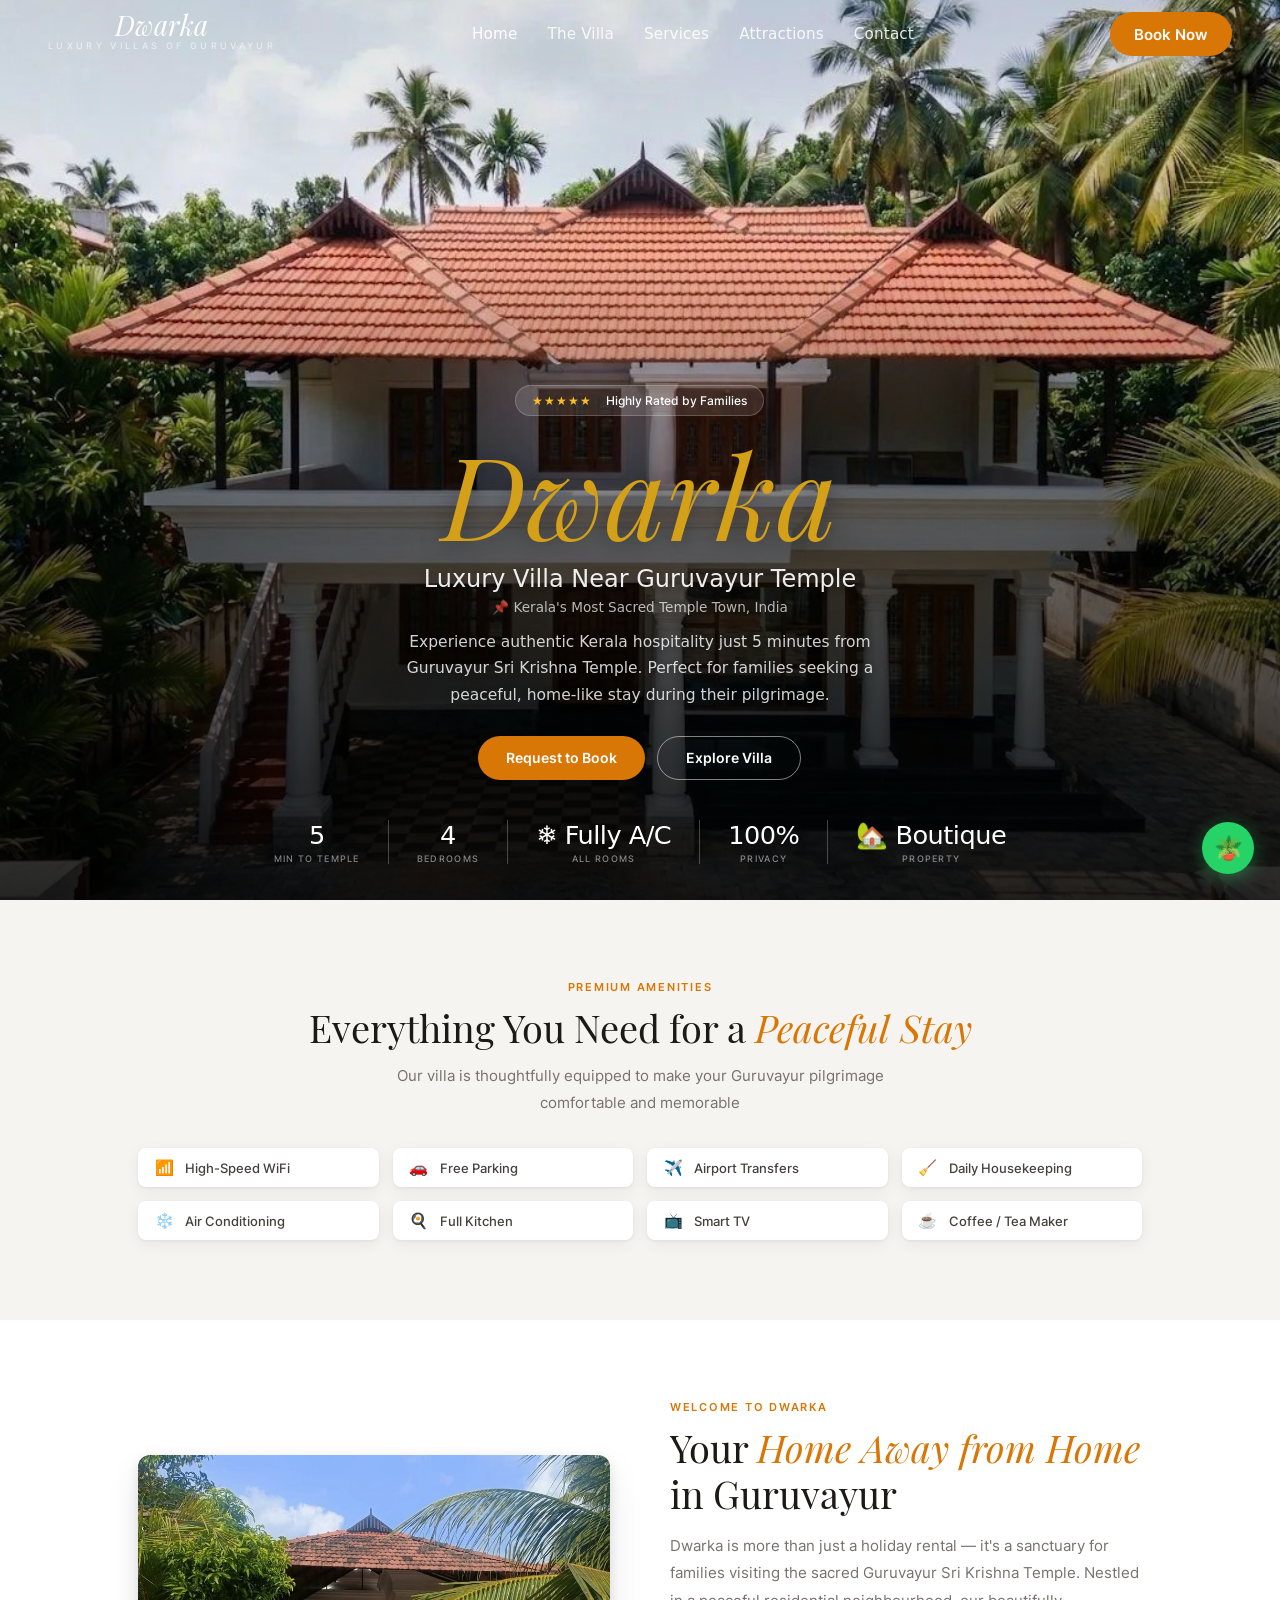
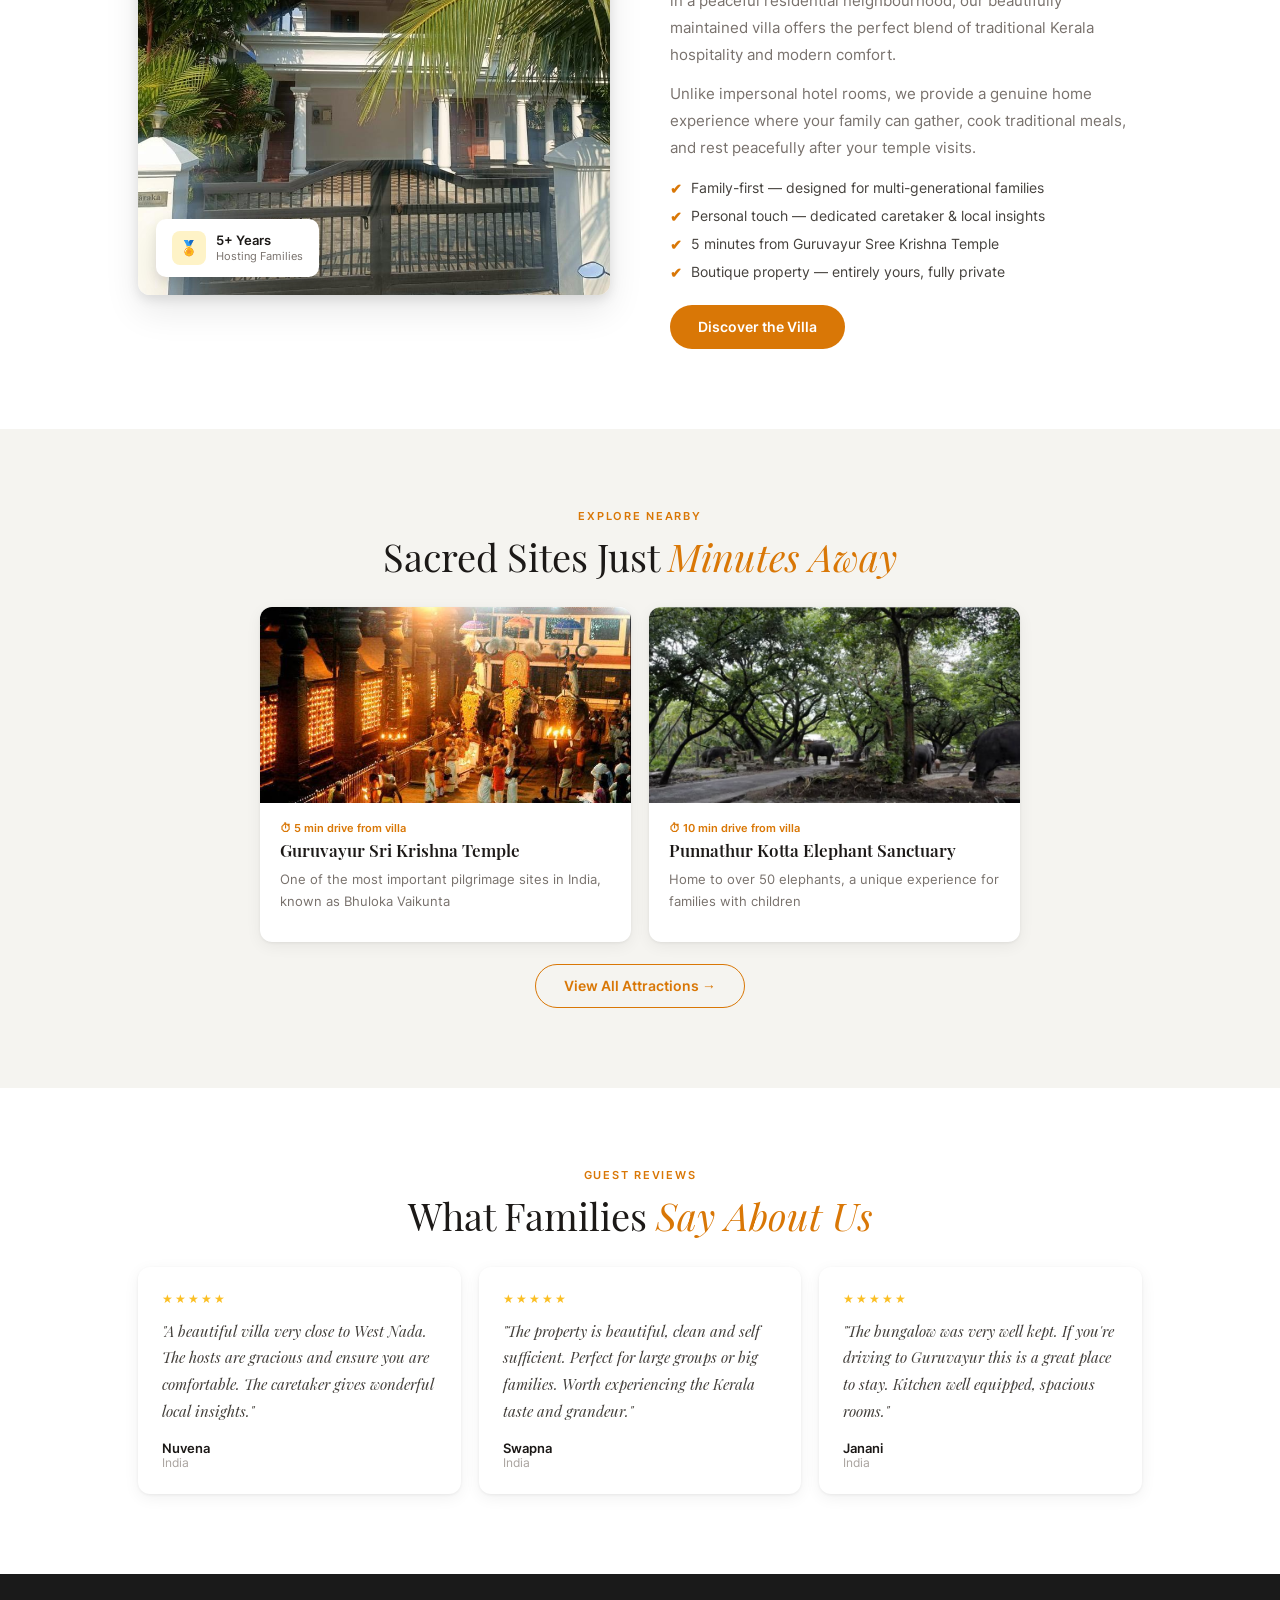
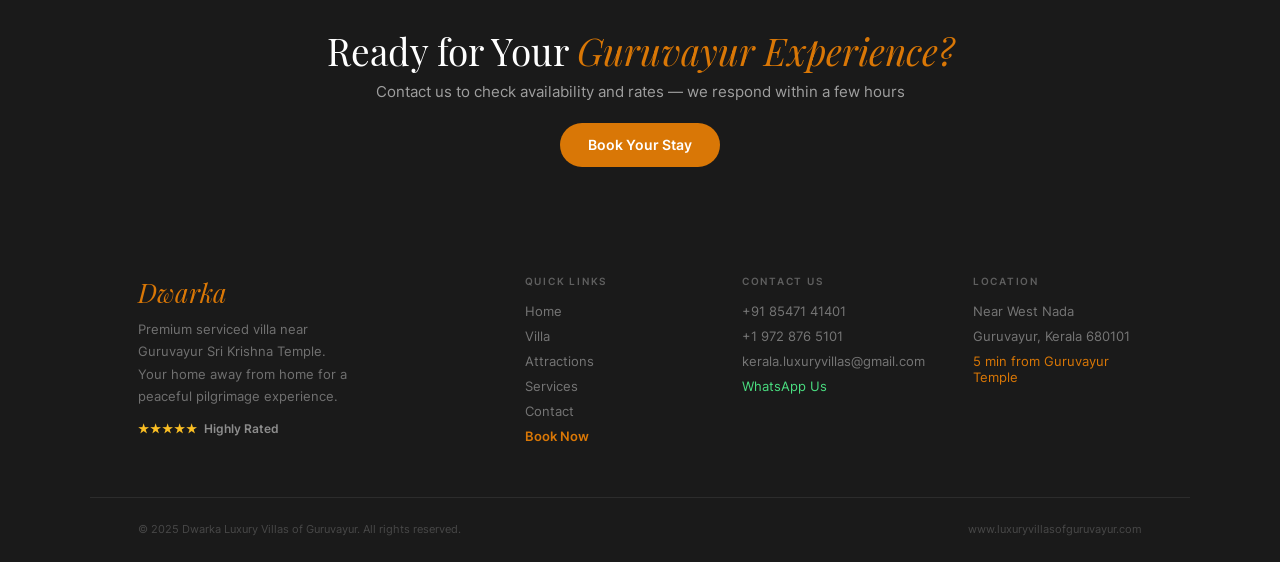
==== index.html @ a96ce486 "feat: add GA4 gtag + splash screen to index.html" ====
<!DOCTYPE html>
<html lang="en">
<head>
<!-- Google tag (gtag.js) -->
<script async src="https://www.googletagmanager.com/gtag/js?id=G-W04M1GSL7F"></script>
<script>
  window.dataLayer = window.dataLayer || [];
  function gtag(){dataLayer.push(arguments);}
  gtag('js', new Date());
  gtag('config', 'G-W04M1GSL7F');
</script>
<meta charset="UTF-8">
<meta name="viewport" content="width=device-width, initial-scale=1.0">
<title>Dwarka Villa Guruvayur | Luxury Homestay Near Temple | Kerala</title>
<meta name="description" content="Private 4-bedroom luxury villa in Guruvayur, 5 min from Sree Krishna Temple. Fully AC, up to 12 guests, traditional Kerala architecture. Book direct.">
<meta name="keywords" content="luxury villa guruvayur, homestay near guruvayur temple, private villa kerala, kerala heritage homestay, dwarka villa">

<link rel="stylesheet" href="css/fonts.css">
<link rel="stylesheet" href="css/style.css">

<!-- ============================================================
     SPLASH SCREEN STYLES
     ============================================================ -->
<style>
#splash{
  position:fixed;inset:0;z-index:99999;
  background-image:url('images/img-3f3a77fb28.jpg');
  background-size:cover;
  background-position:center 45%;
  display:flex;flex-direction:column;align-items:center;justify-content:center;
  gap:18px;
  animation:splashFadeOut .7s ease-in-out 3.3s forwards;
  pointer-events:all;
}
#splash::before{
  content:'';
  position:absolute;inset:0;
  background:radial-gradient(ellipse at center, rgba(0,0,0,.79) 0%, rgba(0,0,0,.98) 100%);
  z-index:0;
}
#splash-logo, #splash-wordmark{
  position:relative;z-index:1;
}
#splash-logo{
  width:480px;height:480px;
  max-width:80vw;max-height:80vw;
  opacity:0;
  animation:logoIn .9s cubic-bezier(.22,1,.36,1) .2s forwards;
  object-fit:contain;
}
#splash-wordmark{
  opacity:0;
  text-align:center;
  animation:logoIn .7s cubic-bezier(.22,1,.36,1) .7s forwards;
}
#splash-wordmark span:first-child{
  display:block;
  font-family:'Playfair Display',Georgia,serif;
  font-size:1.5rem;letter-spacing:.45em;text-transform:uppercase;
  color:#C9A84C;font-weight:400;
}
#splash-wordmark span:last-child{
  display:block;
  font-family:'Playfair Display',Georgia,serif;
  font-size:.6rem;letter-spacing:.32em;text-transform:uppercase;
  color:rgba(201,168,76,.6);margin-top:4px;font-weight:400;
}
@keyframes logoIn{
  from{opacity:0;transform:scale(.88) translateY(10px)}
  to  {opacity:1;transform:scale(1)   translateY(0)}
}
@keyframes splashFadeOut{
  from{opacity:1}
  to  {opacity:0;pointer-events:none}
}
</style>

<style>*,*::before,*::after{margin:0;padding:0;box-sizing:border-box}
html{scroll-behavior:smooth}
body{font-family:'Inter',sans-serif;font-weight:400;background:#F5F4F0;color:#1C1917;overflow-x:hidden;-webkit-font-smoothing:antialiased}
img{display:block;max-width:100%}
a{text-decoration:none;color:inherit}

:root{
  --orange:#D97706;--orange2:#B45309;--orange-lt:#FEF3C7;--orange-bd:#FDE68A;
  --stone-bg:#F5F4F0;--card:#FFFFFF;--dark:#1A1A1A;
  --text:#1C1917;--mid:#44403C;--muted:#78716C;--light:#A8A29E;
  --border:#E7E5E4;
  --sh:0 1px 3px rgba(0,0,0,.06),0 4px 16px rgba(0,0,0,.06);
  --sh-h:0 4px 12px rgba(0,0,0,.1),0 16px 36px rgba(0,0,0,.09);
  --r:12px;
}

.container{max-width:1100px;margin:0 auto;padding:0 48px}
.section{padding:80px 0}
.section-sm{padding:48px 0}
.label{font-size:.68rem;font-weight:600;letter-spacing:.16em;text-transform:uppercase;color:var(--orange);display:block;margin-bottom:10px}
.h2{font-family:'Playfair Display',serif;font-size:clamp(1.8rem,3vw,2.6rem);font-weight:400;color:var(--text);line-height:1.2;margin-bottom:12px}
.h2 em{font-style:italic;color:var(--orange)}
.body-text{font-size:.94rem;line-height:1.8;color:var(--muted)}
.center{text-align:center}
.center .body-text{margin:0 auto;max-width:560px}

.btn{display:inline-flex;align-items:center;gap:8px;padding:12px 28px;border-radius:9999px;font-size:.87rem;font-weight:600;cursor:pointer;transition:all .22s;border:none;font-family:'Inter',sans-serif}
.btn-orange{background:var(--orange);color:#fff}
.btn-orange:hover{background:var(--orange2);transform:translateY(-2px);box-shadow:0 6px 20px rgba(217,119,6,.3)}
.btn-white-outline{background:transparent;color:#fff;border:1.5px solid rgba(255,255,255,.5)}
.btn-white-outline:hover{background:rgba(255,255,255,.12);border-color:#fff}
.btn-outline{background:transparent;color:var(--orange);border:1.5px solid var(--orange)}
.btn-outline:hover{background:var(--orange-lt)}
.btn-wa{background:#25D366;color:#fff}
.btn-wa:hover{background:#1da851;transform:translateY(-2px)}

/* NAV */
nav{position:fixed;top:0;left:0;right:0;z-index:900;height:68px;display:flex;align-items:center;padding:0 48px;transition:all .35s}
nav.solid{background:rgba(0,0,0,.25);border-bottom:1px solid rgba(255,255,255,.1);backdrop-filter:blur(14px)}
.nav-logo{display:flex;flex-direction:column;gap:1px;flex-shrink:0}
.nav-logo-name{font-family:'Playfair Display',serif;font-size:1.7rem;font-style:italic;font-weight:400;color:#fff;transition:color .35s;line-height:1}
nav.solid .nav-logo-name{color:#fff}
.nav-logo-sub{font-size:.55rem;letter-spacing:.38em;text-transform:uppercase;color:rgba(255,255,255,.58);transition:color .35s;font-weight:500}
nav.solid .nav-logo-sub{color:rgba(255,255,255,.65)}
.nav-links{display:flex;gap:2px;list-style:none;margin:0 auto}
.nav-links a{font-family:ui-sans-serif,system-ui,-apple-system,"Segoe UI",sans-serif;font-size:.95rem;font-weight:400;padding:7px 14px;border-radius:9999px;color:rgba(255,255,255,.88);transition:all .2s;letter-spacing:.01em}
nav.solid .nav-links a{color:rgba(255,255,255,.88)}
.nav-links a:hover{background:rgba(255,255,255,.14);color:#fff}
nav.solid .nav-links a:hover{background:rgba(255,255,255,.15);color:#fff}
.nav-links a.active{color:#fff}
nav.solid .nav-links a.active{color:#fff;background:rgba(255,255,255,.15);font-weight:700}
.nav-book{background:var(--orange)!important;color:#fff!important;border-radius:9999px!important;padding:9px 24px!important;font-size:.95rem!important;font-weight:600!important}
.nav-book:hover{background:var(--orange2)!important;transform:translateY(-1px)!important}
.hamburger{display:none;background:none;border:none;cursor:pointer;flex-direction:column;gap:5px;padding:4px}
.hamburger span{display:block;width:22px;height:1.5px;background:#fff;transition:.3s}
nav.solid .hamburger span{background:#fff}
.mob-menu{display:none;position:fixed;inset:0;background:#fff;z-index:800;flex-direction:column;padding:88px 32px 32px;gap:4px}
.mob-menu.open{display:flex}
.mob-menu a{font-family:'Playfair Display',serif;font-size:1.4rem;color:var(--text);padding:14px 0;border-bottom:1px solid var(--border)}
.mob-close{position:absolute;top:20px;right:24px;font-size:1.6rem;background:none;border:none;cursor:pointer;color:var(--muted)}

/* HERO */
.hero{height:100vh;min-height:680px;position:relative;display:flex;align-items:flex-end;justify-content:center;overflow:hidden}
.hero-bg{position:absolute;inset:0;overflow:hidden}
.hero-bg img{width:100%;height:100%;object-fit:cover;object-position:center 45%;transform:scale(1.0);animation:hZ 24s ease-in-out infinite alternate}
@keyframes hZ{from{transform:scale(1.02)}to{transform:scale(1.0)}}
.hero-veil{position:absolute;inset:0;background:linear-gradient(to bottom,rgba(0,0,0,.12) 0%,rgba(0,0,0,.02) 28%,rgba(0,0,0,.52) 60%,rgba(0,0,0,.85) 100%)}
.hero-content{position:relative;z-index:2;text-align:center;padding:0 24px 36px;display:flex;flex-direction:column;align-items:center;animation:fadeUp .9s ease .2s both;margin-top:auto}
@keyframes fadeUp{from{opacity:0;transform:translateY(24px)}to{opacity:1;transform:translateY(0)}}
.hero-badge{display:inline-flex;align-items:center;gap:8px;background:rgba(255,255,255,.12);backdrop-filter:blur(8px);border:1px solid rgba(255,255,255,.2);border-radius:9999px;padding:7px 16px;font-size:.78rem;color:#fff;margin-bottom:20px;font-weight:500}
.hero-badge-stars{color:#FBBF24;letter-spacing:1px}
.hero-title{font-family:'Playfair Display',Georgia,serif;font-size:clamp(4.5rem,9vw,7.5rem);font-style:italic;font-weight:400;color:#D4A017;line-height:1.0;letter-spacing:0.01em;text-shadow:0 2px 24px rgba(0,0,0,.4);margin-bottom:14px}
.hero-sub1{font-family:ui-sans-serif,system-ui,-apple-system,"Segoe UI",sans-serif;font-size:clamp(1.1rem,2.2vw,1.5rem);color:rgba(255,255,255,.92);font-weight:300;margin-bottom:6px;letter-spacing:0;text-shadow:0 1px 8px rgba(0,0,0,.3)}
.hero-loc{font-family:ui-sans-serif,system-ui,-apple-system,"Segoe UI",sans-serif;font-size:.85rem;color:rgba(255,255,255,.7);margin-bottom:14px;display:flex;align-items:center;justify-content:center;gap:4px;letter-spacing:0;font-weight:300}
.hero-desc{font-family:ui-sans-serif,system-ui,-apple-system,"Segoe UI",sans-serif;font-size:.97rem;color:rgba(255,255,255,.82);max-width:480px;line-height:1.7;margin-bottom:28px;font-weight:300;text-shadow:0 1px 6px rgba(0,0,0,.3)}
.hero-btns{display:flex;gap:12px;flex-wrap:wrap;justify-content:center}
.hero-statsbar{position:relative;z-index:3;display:flex;justify-content:center;align-items:center;gap:0;margin-top:40px}
.hstat{padding:0 28px;text-align:center;border-right:1px solid rgba(255,255,255,.25)}
.hstat:last-child{border-right:none}
.hstat-val{font-family:ui-sans-serif,system-ui,-apple-system,"Segoe UI",sans-serif;font-size:1.6rem;color:#fff;display:block;margin-bottom:3px;font-weight:300;letter-spacing:-0.02em}
.hstat-lbl{font-size:.58rem;font-weight:500;letter-spacing:.14em;text-transform:uppercase;color:rgba(255,255,255,.5);display:block}

.page-hero{background:var(--dark);padding:96px 0 52px;margin-top:0}
.page-hero .container{text-align:center}
.page-hero h1{font-family:'Playfair Display',serif;font-size:clamp(2rem,5vw,3.4rem);font-weight:400;color:#fff;line-height:1}
.page-hero h1 em{font-style:italic;color:var(--orange)}
.page-hero .desc{font-size:.95rem;color:rgba(255,255,255,.58);margin-top:12px;max-width:500px;margin-left:auto;margin-right:auto;line-height:1.7}

.attr-card{background:var(--card);border-radius:var(--r);box-shadow:var(--sh);overflow:hidden;transition:all .25s;display:flex;flex-direction:column}
.attr-card:hover{box-shadow:var(--sh-h);transform:translateY(-4px)}
.attr-img{height:196px;overflow:hidden}
.attr-img img{width:100%;height:100%;object-fit:cover;transition:transform .55s}
.attr-card:hover .attr-img img{transform:scale(1.06)}
.attr-body{padding:18px 20px;flex:1;display:flex;flex-direction:column}
.attr-drive{font-size:.71rem;font-weight:600;color:var(--orange);display:flex;align-items:center;gap:5px;margin-bottom:5px}
.attr-name{font-family:'Playfair Display',serif;font-size:1.08rem;font-weight:600;color:var(--text);margin-bottom:7px;line-height:1.2}
.attr-desc{font-size:.83rem;color:var(--muted);line-height:1.68;flex:1;margin-bottom:12px}
.attr-tags{display:flex;flex-wrap:wrap;gap:6px;margin-top:auto}
.attr-tag{font-size:.69rem;font-weight:500;background:var(--stone-bg);color:var(--mid);padding:4px 10px;border-radius:9999px;border:1px solid var(--border)}

.cat-section{margin-bottom:52px}
.cat-section:last-child{margin-bottom:0}
.cat-title{font-family:'Playfair Display',serif;font-size:1.45rem;font-weight:400;color:var(--text);margin-bottom:18px;padding-bottom:12px;border-bottom:1.5px solid var(--border)}
.cat-grid{display:grid;gap:18px}
.cat-3{grid-template-columns:repeat(3,1fr)}
.cat-2{grid-template-columns:repeat(2,1fr)}

.spec-bar{display:flex;gap:0;background:var(--card);border-radius:var(--r);box-shadow:var(--sh);overflow:hidden;margin:28px 0}
.spec-item{flex:1;padding:20px 14px;text-align:center;border-right:1px solid var(--border)}
.spec-item:last-child{border-right:none}
.spec-icon{font-size:1.4rem;margin-bottom:8px;display:block}
.spec-val{font-family:'Playfair Display',serif;font-size:1.25rem;font-weight:600;color:var(--text);display:block}
.spec-lbl{font-size:.63rem;font-weight:600;letter-spacing:.1em;text-transform:uppercase;color:var(--muted);margin-top:3px;display:block}
.spec-sub{font-size:.7rem;color:var(--light);margin-top:2px;display:block}

.feat-card{background:var(--card);border-radius:var(--r);padding:22px;box-shadow:var(--sh);transition:all .25s}
.feat-card:hover{box-shadow:var(--sh-h);transform:translateY(-3px)}
.feat-icon{font-size:1.6rem;margin-bottom:10px}
.feat-name{font-weight:700;font-size:.94rem;color:var(--text);margin-bottom:5px}
.feat-desc{font-size:.82rem;color:var(--muted);line-height:1.65}

.amenity-chip{display:flex;align-items:center;gap:9px;background:var(--card);border-radius:8px;padding:10px 14px;font-size:.84rem;font-weight:500;color:var(--mid);box-shadow:var(--sh)}
.amenity-chip-icon{font-size:.95rem;width:24px;text-align:center;flex-shrink:0}

.room-card{background:var(--card);border-radius:var(--r);overflow:hidden;box-shadow:var(--sh);transition:all .25s}
.room-card:hover{box-shadow:var(--sh-h)}
.room-img{height:185px;overflow:hidden}
.room-img img{width:100%;height:100%;object-fit:cover;transition:transform .5s}
.room-card:hover .room-img img{transform:scale(1.05)}
.room-body{padding:14px 16px}
.room-name{font-weight:700;font-size:.9rem;color:var(--text);margin-bottom:4px}
.room-desc{font-size:.8rem;color:var(--muted);line-height:1.58}

.about-wrap{display:grid;grid-template-columns:1fr 1fr;gap:60px;align-items:center}
.about-img-wrap{position:relative;border-radius:var(--r);overflow:hidden;box-shadow:var(--sh-h)}
.about-img-wrap img{width:100%;height:440px;object-fit:cover}
.about-badge{position:absolute;bottom:18px;left:18px;background:#fff;border-radius:10px;padding:12px 16px;box-shadow:var(--sh-h);display:flex;align-items:center;gap:10px}
.about-badge-icon{width:34px;height:34px;background:var(--orange-lt);border-radius:8px;display:flex;align-items:center;justify-content:center;font-size:.9rem}
.about-badge-text{font-size:.82rem;font-weight:700;color:var(--text);line-height:1.2}
.about-badge-sub{font-size:.7rem;color:var(--muted)}
.check-list{list-style:none;display:flex;flex-direction:column;gap:10px;margin-top:18px}
.check-list li{display:flex;align-items:flex-start;gap:9px;font-size:.88rem;color:var(--mid)}
.check-list li::before{content:'✔';color:var(--orange);font-weight:700;flex-shrink:0;margin-top:1px}

.testi{background:var(--card);border-radius:var(--r);padding:24px;box-shadow:var(--sh)}
.testi-stars{color:#FBBF24;font-size:.75rem;letter-spacing:2px;margin-bottom:12px}
.testi-body{font-family:'Playfair Display',serif;font-size:.96rem;font-style:italic;color:var(--mid);line-height:1.75;margin-bottom:16px}
.testi-name{font-size:.8rem;font-weight:700;color:var(--text)}
.testi-loc{font-size:.72rem;color:var(--light)}

.contact-cards{display:grid;grid-template-columns:repeat(3,1fr);gap:20px;margin-bottom:48px}
.cm-card{background:var(--card);border-radius:var(--r);padding:28px 20px;box-shadow:var(--sh);text-align:center;transition:all .25s}
.cm-card:hover{box-shadow:var(--sh-h);transform:translateY(-3px)}
.cm-icon{width:56px;height:56px;border-radius:50%;display:flex;align-items:center;justify-content:center;font-size:1.3rem;margin:0 auto 14px}
.cm-icon.ph{background:#FEF3C7}.cm-icon.wa{background:#D1FAE5}.cm-icon.em{background:#DBEAFE}
.cm-title{font-weight:700;font-size:.94rem;color:var(--text);margin-bottom:6px}
.cm-main{font-size:.9rem;color:var(--orange);font-weight:600}
.cm-sub{font-size:.8rem;color:var(--muted);margin-top:3px}
.loc-grid{display:grid;grid-template-columns:1fr 1.5fr;gap:28px;align-items:start}
.loc-card{background:var(--card);border-radius:var(--r);padding:24px;box-shadow:var(--sh)}
.loc-card h3{font-family:'Playfair Display',serif;font-size:1.2rem;font-style:italic;color:var(--orange);margin-bottom:18px}
.loc-item{display:flex;align-items:flex-start;gap:12px;padding:12px 0;border-bottom:1px solid var(--border)}
.loc-item:last-child{border-bottom:none}
.loc-icon{width:32px;height:32px;border-radius:7px;display:flex;align-items:center;justify-content:center;font-size:.85rem;flex-shrink:0;margin-top:1px}
.loc-icon.a{background:#FEF3C7}.loc-icon.t{background:#D1FAE5}.loc-icon.r{background:#DBEAFE}
.loc-lbl{font-size:.7rem;font-weight:700;text-transform:uppercase;letter-spacing:.1em;color:var(--light);margin-bottom:3px}
.loc-val{font-size:.86rem;color:var(--mid);line-height:1.55}
.map-card{border-radius:var(--r);overflow:hidden;box-shadow:var(--sh)}
.map-card iframe{width:100%;height:360px;border:none;display:block}
.faq-item{background:var(--card);border-radius:var(--r);padding:18px 22px;box-shadow:var(--sh);margin-bottom:10px;cursor:pointer;transition:box-shadow .2s}
.faq-item:hover{box-shadow:var(--sh-h)}
.faq-q{font-weight:600;font-size:.93rem;color:var(--text);display:flex;justify-content:space-between;align-items:center;gap:12px}
.faq-q::after{content:'⌄';font-size:.95rem;color:var(--orange);flex-shrink:0;font-weight:400}
.faq-a{font-size:.86rem;color:var(--muted);line-height:1.7;margin-top:10px;padding-top:10px;border-top:1px solid var(--border)}

.svc-card{background:var(--card);border-radius:var(--r);box-shadow:var(--sh);overflow:hidden;transition:all .25s}
.svc-card:hover{box-shadow:var(--sh-h);transform:translateY(-4px)}
.svc-img{height:180px;overflow:hidden}
.svc-img img{width:100%;height:100%;object-fit:cover;transition:transform .55s}
.svc-card:hover .svc-img img{transform:scale(1.06)}
.svc-body{padding:18px 20px}
.svc-name{font-family:'Playfair Display',serif;font-size:1.08rem;font-weight:600;color:var(--text);margin-bottom:6px}
.svc-desc{font-size:.83rem;color:var(--muted);line-height:1.68;margin-bottom:12px}
.svc-tags{display:flex;flex-wrap:wrap;gap:6px}
.svc-tag{font-size:.69rem;font-weight:500;background:var(--orange-lt);color:var(--orange2);padding:4px 10px;border-radius:9999px}

.cta-dark{background:var(--dark);padding:52px 0;text-align:center}
.cta-dark h2{font-family:'Playfair Display',serif;font-size:clamp(1.6rem,3vw,2.3rem);font-weight:400;color:#fff;margin-bottom:8px}
.cta-dark h2 em{font-style:italic;color:var(--orange)}
.cta-dark p{font-size:.93rem;color:rgba(255,255,255,.58);margin-bottom:22px}

footer{background:#1A1A1A;color:rgba(255,255,255,.55);padding:56px 0 26px}
.ft-grid{display:grid;grid-template-columns:2fr 1fr 1fr 1fr;gap:48px;padding-bottom:44px;border-bottom:1px solid rgba(255,255,255,.08);max-width:1100px;margin:0 auto;padding-left:48px;padding-right:48px}
.ft-brand{font-family:'Playfair Display',serif;font-size:1.6rem;font-style:italic;color:var(--orange);margin-bottom:10px}
.ft-desc{font-size:.8rem;color:rgba(255,255,255,.38);line-height:1.75;max-width:220px}
.ft-rating{display:flex;align-items:center;gap:6px;margin-top:12px;font-size:.78rem;font-weight:600;color:rgba(255,255,255,.5)}
.ft-rating-stars{color:#FBBF24;letter-spacing:1px}
.ft-col h4{font-size:.62rem;font-weight:700;letter-spacing:.18em;text-transform:uppercase;color:rgba(255,255,255,.3);margin-bottom:16px}
.ft-col a{display:block;font-size:.82rem;color:rgba(255,255,255,.4);margin-bottom:9px;transition:color .2s}
.ft-col a:hover{color:rgba(255,255,255,.85)}
.ft-col .wa{color:#4ADE80}
.ft-bot{max-width:1100px;margin:24px auto 0;padding:0 48px;display:flex;justify-content:space-between;align-items:center;font-size:.7rem;color:rgba(255,255,255,.2)}

.float-wa{position:fixed;bottom:26px;right:26px;z-index:700;width:52px;height:52px;border-radius:50%;background:#25D366;display:flex;align-items:center;justify-content:center;font-size:1.45rem;box-shadow:0 4px 18px rgba(37,211,102,.4);animation:waP 3s ease-in-out infinite;transition:transform .2s}
.float-wa:hover{transform:scale(1.1)}
@keyframes waP{0%,100%{box-shadow:0 4px 18px rgba(37,211,102,.4)}50%{box-shadow:0 4px 32px rgba(37,211,102,.68),0 0 0 6px rgba(37,211,102,.1)}}

.fade-in{opacity:0;transform:translateY(16px);transition:opacity .55s ease,transform .55s ease}
.fade-in.visible{opacity:1;transform:none}

@media(max-width:960px){
  .container{padding:0 20px}
  .section{padding:52px 0}
  nav{padding:0 20px}
  .nav-links,.nav-book{display:none!important}
  .hamburger{display:flex}
  .hero-statsbar{display:none}
  .about-wrap{grid-template-columns:1fr}
  .cat-3,.cat-2{grid-template-columns:1fr 1fr}
  .ft-grid{grid-template-columns:1fr 1fr;gap:28px;padding-left:20px;padding-right:20px}
  .ft-bot{flex-direction:column;gap:6px;text-align:center;padding:0 20px}
  .loc-grid{grid-template-columns:1fr}
  .contact-cards{grid-template-columns:1fr}
}
@media(max-width:640px){
  .hero-title{font-size:clamp(2.8rem,12vw,4rem)}
  .cat-3,.cat-2{grid-template-columns:1fr}
  .ft-grid{grid-template-columns:1fr}
  .spec-bar{flex-wrap:wrap}
  .spec-item{min-width:50%;border-bottom:1px solid var(--border)}
}

.scroll-row { -webkit-overflow-scrolling: touch; }

@media (max-width: 960px) {
  .container { padding: 0 16px !important; }
  nav { padding: 0 16px !important; }
  .section { padding: 44px 0 !important; }
  .hero-statsbar { flex-wrap: wrap !important; }
  .hstat { min-width: 50% !important; border-bottom: 1px solid rgba(255,255,255,.1) !important; }
  .hstat:last-child { border-bottom: none !important; }
  .about-wrap { grid-template-columns: 1fr !important; }
  .spec-bar { flex-wrap: wrap !important; }
  .spec-item { min-width: 50% !important; border-bottom: 1px solid var(--border) !important; }
  .ft-grid { grid-template-columns: 1fr 1fr !important; padding-left: 16px !important; padding-right: 16px !important; }
  .loc-grid { grid-template-columns: 1fr !important; }
  .contact-cards { grid-template-columns: 1fr !important; }
}
@media (max-width: 640px) {
  .hero-title { font-size: clamp(3rem, 13vw, 5rem) !important; }
  .hero-sub1  { font-size: clamp(.95rem, 4vw, 1.2rem) !important; }
  .hero-btns  { flex-direction: column; align-items: center; }
  .hero-btns .btn { width: 100%; max-width: 270px; justify-content: center; }
  .ft-grid    { grid-template-columns: 1fr !important; }
  .cat-3, .cat-2 { grid-template-columns: 1fr !important; }
  h1 { font-size: clamp(1.8rem, 8vw, 2.6rem) !important; }
  .about-img-wrap img { height: 240px !important; }
  .testi { margin-bottom: 12px; }
}
.btn { min-height: 44px; min-width: 44px; }
nav a, .nav-book { min-height: 44px; display: inline-flex; align-items: center; }
.hamburger { padding: 10px !important; }
html, body { overflow-x: hidden; }
img { max-width: 100%; }</style>

  <meta name="robots" content="index,follow,max-image-preview:large">
  <meta name="author" content="Dwarka Luxury Villas of Guruvayur">
  <meta name="geo.region" content="IN-KL">
  <meta name="geo.placename" content="Guruvayur, Kerala, India">
  <link rel="canonical" href="https://luxuryvillasofguruvayur.com/">
  <meta property="og:type" content="website">
  <meta property="og:site_name" content="Dwarka — Luxury Villas of Guruvayur">
  <meta property="og:title" content="Dwarka Villa Guruvayur | Luxury Homestay Near Temple | Kerala">
  <meta property="og:description" content="Private 4-bedroom luxury villa in Guruvayur, 5 min from Sree Krishna Temple. Fully AC, up to 12 guests, traditional Kerala architecture. Book direct.">
  <meta property="og:url" content="https://luxuryvillasofguruvayur.com/">
  <meta property="og:image" content="images/img-3f3a77fb28.jpg">
  <meta property="og:image:width" content="1200">
  <meta property="og:image:height" content="630">
  <meta property="og:image:alt" content="Dwarka Luxury Villa Guruvayur — Kerala Heritage Estate">
  <meta property="og:locale" content="en_IN">
  <meta name="twitter:card" content="summary_large_image">
  <meta name="twitter:title" content="Dwarka Villa Guruvayur | Luxury Homestay Near Temple | Kerala">
  <meta name="twitter:description" content="Private 4-bedroom luxury villa in Guruvayur, 5 min from Sree Krishna Temple. Fully AC, up to 12 guests, traditional Kerala architecture. Book direct.">
  <meta name="twitter:image" content="images/img-3f3a77fb28.jpg">
  <link rel="icon" type="image/svg+xml" href="favicon.svg">
  <link rel="apple-touch-icon" href="favicon.svg">
  <link rel="preconnect" href="https://fonts.googleapis.com">
  <link rel="preconnect" href="https://fonts.gstatic.com" crossorigin>
  <script type="application/ld+json">{"@context":"https://schema.org","@graph":[{"@type":"LodgingBusiness","@id":"https://luxuryvillasofguruvayur.com/#biz","name":"Dwarka — Luxury Villas of Guruvayur","description":"Private luxury villa near Guruvayur Sree Krishna Temple, Kerala","url":"https://luxuryvillasofguruvayur.com/","telephone":["+918547141401","+19728765101"],"email":"kerala.luxuryvillas@gmail.com","address":{"@type":"PostalAddress","streetAddress":"Near West Nada","addressLocality":"Guruvayur","addressRegion":"Kerala","postalCode":"680101","addressCountry":"IN"},"geo":{"@type":"GeoCoordinates","latitude":"10.5948","longitude":"76.0402"},"priceRange":"$$","starRating":{"@type":"Rating","ratingValue":"5"},"amenityFeature":[{"@type":"LocationFeatureSpecification","name":"Air Conditioning","value":true},{"@type":"LocationFeatureSpecification","name":"Free WiFi","value":true},{"@type":"LocationFeatureSpecification","name":"Free Parking","value":true},{"@type":"LocationFeatureSpecification","name":"Full Kitchen","value":true}],"checkinTime":"14:00","checkoutTime":"11:00"},{"@type":"WebSite","url":"https://luxuryvillasofguruvayur.com/","name":"Dwarka Luxury Villas of Guruvayur"}]}</script>
</head>
<body>

<!-- ============================================================
     SPLASH SCREEN
     - Shows for ~3 seconds then fades out
     - Uses your BG logo SVG (no external image needed)
     - Removed from DOM after animation completes
     ============================================================ -->
<div id="splash" role="presentation" aria-hidden="true">
  <!-- BG Logo — inline SVG so no image file needed -->
  <img id="splash-logo" src="Logo/Corporate-GuruvayurEstates-Photoroom.png" alt="Guruvayur Estates">
  <div id="splash-wordmark">
  <!--  <span>Guruvayur</span>
  <span>Estates</span> -->>
  </div>
</div>

<a class="float-wa" href="https://wa.me/918547141401?text=Hi%2C%20I%27d%20like%20to%20enquire%20about%20Dwarka%20Villa%20Guruvayur." target="_blank" aria-label="WhatsApp">🪴</a>
<div id="mobMenu" class="mob-menu"><button id="mobClose" class="mob-close">✕</button><a href="index.html">Home</a><a href="villa.html">The Villa</a><a href="services.html">Services</a><a href="attractions.html">Attractions</a><a href="contact.html">Contact</a></div>
<nav id="mainNav">
  <a href="index.html" class="nav-logo"><span class="nav-logo-name">Dwarka</span><span class="nav-logo-sub">Luxury Villas of Guruvayur</span></a>
  <ul class="nav-links"><li><a href="index.html" class="active">Home</a></li><li><a href="villa.html" >The Villa</a></li><li><a href="services.html" >Services</a></li><li><a href="attractions.html" >Attractions</a></li><li><a href="contact.html" >Contact</a></li></ul>
  <a href="contact.html" class="nav-book">Book Now</a>
  <button class="hamburger" aria-label="Menu"><span></span><span></span><span></span></button>
</nav>

<!-- HERO -->
<section class="hero" id="home">
  <div class="hero-bg"><img fetchpriority="high" src="images/img-3f3a77fb28.jpg" alt="Dwarka Luxury Villa Guruvayur — Kerala tiled roof" loading="eager"></div>
  <div class="hero-veil"></div>
  <div class="hero-content">
    <div class="hero-badge"><span class="hero-badge-stars">★★★★★</span>&nbsp; Highly Rated by Families</div>
    <h1 class="hero-title">Dwarka</h1>
    <p class="hero-sub1">Luxury Villa Near Guruvayur Temple</p>
    <p class="hero-loc">📌 Kerala's Most Sacred Temple Town, India</p>
    <p class="hero-desc">Experience authentic Kerala hospitality just 5 minutes from Guruvayur Sri Krishna Temple. Perfect for families seeking a peaceful, home-like stay during their pilgrimage.</p>
    <div class="hero-btns">
      <a href="contact.html" class="btn btn-orange">Request to Book</a>
      <a href="villa.html" class="btn btn-white-outline">Explore Villa</a>
    </div>
    <div class="hero-statsbar">
    <div class="hstat"><span class="hstat-val">5</span><span class="hstat-lbl">Min to Temple</span></div>
    <div class="hstat"><span class="hstat-val">4</span><span class="hstat-lbl">Bedrooms</span></div>
    <div class="hstat"><span class="hstat-val">❄️ Fully A/C</span><span class="hstat-lbl">All Rooms</span></div>
    <div class="hstat"><span class="hstat-val">100%</span><span class="hstat-lbl">Privacy</span></div>
    <div class="hstat"><span class="hstat-val">🏡 Boutique</span><span class="hstat-lbl">Property</span></div>
    </div>
  </div>
</section>

<!-- AMENITIES -->
<section class="section" style="background:var(--stone-bg)">
  <div class="container">
    <div class="center fade-in">
      <span class="label">Premium Amenities</span>
      <h2 class="h2">Everything You Need for a <em>Peaceful Stay</em></h2>
      <p class="body-text" style="margin-top:10px;max-width:520px;margin-left:auto;margin-right:auto">Our villa is thoughtfully equipped to make your Guruvayur pilgrimage comfortable and memorable</p>
    </div>
    <div style="display:grid;grid-template-columns:repeat(4,1fr);gap:14px;margin-top:32px" class="fade-in">
      <div class="amenity-chip"><span class="amenity-chip-icon">📶</span>High-Speed WiFi</div>
      <div class="amenity-chip"><span class="amenity-chip-icon">🚗</span>Free Parking</div>
      <div class="amenity-chip"><span class="amenity-chip-icon">✈️</span>Airport Transfers</div>
      <div class="amenity-chip"><span class="amenity-chip-icon">🧹</span>Daily Housekeeping</div>
      <div class="amenity-chip"><span class="amenity-chip-icon">❄️</span>Air Conditioning</div>
      <div class="amenity-chip"><span class="amenity-chip-icon">🍳</span>Full Kitchen</div>
      <div class="amenity-chip"><span class="amenity-chip-icon">📺</span>Smart TV</div>
      <div class="amenity-chip"><span class="amenity-chip-icon">☕</span>Coffee / Tea Maker</div>
    </div>
  </div>
</section>

<!-- ABOUT -->
<section class="section" style="background:#fff">
  <div class="container">
    <div class="about-wrap fade-in">
      <div class="about-img-wrap">
        <img loading="lazy" src="images/gate.jpg" alt="Dwarka Villa — Kerala tiled roof estate">
        <div class="about-badge">
          <div class="about-badge-icon">🏅</div>
          <div><div class="about-badge-text">5+ Years</div><div class="about-badge-sub">Hosting Families</div></div>
        </div>
      </div>
      <div>
        <span class="label">Welcome to Dwarka</span>
        <h2 class="h2">Your <em>Home Away from Home</em> in Guruvayur</h2>
        <p class="body-text" style="margin-top:16px">Dwarka is more than just a holiday rental — it's a sanctuary for families visiting the sacred Guruvayur Sri Krishna Temple. Nestled in a peaceful residential neighbourhood, our beautifully maintained villa offers the perfect blend of traditional Kerala hospitality and modern comfort.</p>
        <p class="body-text" style="margin-top:12px">Unlike impersonal hotel rooms, we provide a genuine home experience where your family can gather, cook traditional meals, and rest peacefully after your temple visits.</p>
        <ul class="check-list">
          <li>Family-first — designed for multi-generational families</li>
          <li>Personal touch — dedicated caretaker &amp; local insights</li>
          <li>5 minutes from Guruvayur Sree Krishna Temple</li>
          <li>Boutique property — entirely yours, fully private</li>
        </ul>
        <div style="margin-top:24px"><a href="villa.html" class="btn btn-orange">Discover the Villa</a></div>
      </div>
    </div>
  </div>
</section>

<!-- NEARBY -->
<section class="section" style="background:var(--stone-bg)">
  <div class="container">
    <div class="center fade-in">
      <span class="label">Explore Nearby</span>
      <h2 class="h2">Sacred Sites Just <em>Minutes Away</em></h2>
    </div>
    <div style="display:grid;grid-template-columns:1fr 1fr;gap:18px;margin-top:28px;max-width:760px;margin-left:auto;margin-right:auto" class="fade-in">
      <div class="attr-card">
        <div class="attr-img"><img src="images/guruvayur_temple.jpg" alt="Guruvayur Sri Krishna Temple" loading="lazy"></div>
        <div class="attr-body">
          <div class="attr-drive">⏱ 5 min drive from villa</div>
          <div class="attr-name">Guruvayur Sri Krishna Temple</div>
          <p class="attr-desc">One of the most important pilgrimage sites in India, known as Bhuloka Vaikunta</p>
        </div>
      </div>
      <div class="attr-card">
        <div class="attr-img"><img src="images/PunnathurKottaElephants.jpg" alt="Punnathur Kotta Elephant Sanctuary" loading="lazy"></div>
        <div class="attr-body">
          <div class="attr-drive">⏱ 10 min drive from villa</div>
          <div class="attr-name">Punnathur Kotta Elephant Sanctuary</div>
          <p class="attr-desc">Home to over 50 elephants, a unique experience for families with children</p>
        </div>
      </div>
    </div>
    <div class="center" style="margin-top:22px"><a href="attractions.html" class="btn btn-outline">View All Attractions →</a></div>
  </div>
</section>

<!-- TESTIMONIALS -->
<section class="section" style="background:#fff">
  <div class="container">
    <div class="center fade-in">
      <span class="label">Guest Reviews</span>
      <h2 class="h2">What Families <em>Say About Us</em></h2>
    </div>
    <div style="display:grid;grid-template-columns:repeat(3,1fr);gap:18px;margin-top:28px" class="fade-in">
      <div class="testi"><div class="testi-stars">★★★★★</div><p class="testi-body">"A beautiful villa very close to West Nada. The hosts are gracious and ensure you are comfortable. The caretaker gives wonderful local insights."</p><div class="testi-name">Nuvena</div><div class="testi-loc">India</div></div>
      <div class="testi"><div class="testi-stars">★★★★★</div><p class="testi-body">"The property is beautiful, clean and self sufficient. Perfect for large groups or big families. Worth experiencing the Kerala taste and grandeur."</p><div class="testi-name">Swapna</div><div class="testi-loc">India</div></div>
      <div class="testi"><div class="testi-stars">★★★★★</div><p class="testi-body">"The bungalow was very well kept. If you're driving to Guruvayur this is a great place to stay. Kitchen well equipped, spacious rooms."</p><div class="testi-name">Janani</div><div class="testi-loc">India</div></div>
    </div>
  </div>
</section>

<div class="cta-dark">
  <div class="container">
    <h2>Ready for Your <em>Guruvayur Experience?</em></h2>
    <p>Contact us to check availability and rates — we respond within a few hours</p>
    <a href="contact.html" class="btn btn-orange">Book Your Stay</a>
  </div>
</div>

<footer>
  <div class="ft-grid">
    <div>
      <div class="ft-brand">Dwarka</div>
      <p class="ft-desc">Premium serviced villa near Guruvayur Sri Krishna Temple. Your home away from home for a peaceful pilgrimage experience.</p>
      <div class="ft-rating"><span class="ft-rating-stars">★★★★★</span> Highly Rated</div>
    </div>
    <div class="ft-col"><h4>Quick Links</h4><a href="index.html">Home</a><a href="villa.html">Villa</a><a href="attractions.html">Attractions</a><a href="services.html">Services</a><a href="contact.html">Contact</a><a href="contact.html" style="color:var(--orange);font-weight:600">Book Now</a></div>
    <div class="ft-col"><h4>Contact Us</h4><a href="tel:+918547141401">+91 85471 41401</a><a href="tel:+19728765101">+1 972 876 5101</a><a href="mailto:kerala.luxuryvillas@gmail.com">kerala.luxuryvillas@gmail.com</a><a href="https://wa.me/918547141401" target="_blank" class="wa">WhatsApp Us</a></div>
    <div class="ft-col"><h4>Location</h4><a href="#">Near West Nada</a><a href="#">Guruvayur, Kerala 680101</a><a href="#" style="color:var(--orange)">5 min from Guruvayur Temple</a></div>
  </div>
  <div class="ft-bot"><span>© 2025 Dwarka Luxury Villas of Guruvayur. All rights reserved.</span><span>www.luxuryvillasofguruvayur.com</span></div>
</footer>

<script>
// ============================================================
// SPLASH SCREEN — remove from DOM after fade completes
// ============================================================
(function(){
  const splash = document.getElementById('splash');
  if(!splash) return;
  splash.addEventListener('animationend', function(e){
    if(e.animationName === 'splashFadeOut'){
      splash.remove();
    }
  });
})();

// Nav scroll effect
(function(){
  const nav = document.getElementById('mainNav');
  if(!nav) return;
  function upd(){ nav.classList.toggle('solid', window.scrollY > 55); }
  window.addEventListener('scroll', upd, {passive:true});
  upd();
})();

// Mobile menu
(function(){
  const ham  = document.querySelector('.hamburger');
  const menu = document.getElementById('mobMenu');
  const cls  = document.getElementById('mobClose');
  if(!ham||!menu) return;
  ham.addEventListener('click', ()=>menu.classList.add('open'));
  if(cls) cls.addEventListener('click', ()=>menu.classList.remove('open'));
  menu.querySelectorAll('a').forEach(a=>a.addEventListener('click',()=>menu.classList.remove('open')));
})();

// Active nav link
(function(){
  const page = window.location.pathname.split('/').pop()||'index.html';
  document.querySelectorAll('.nav-links a, #mobMenu a').forEach(a=>{
    const h = a.getAttribute('href')||'';
    if(h===page||(page===''&&h==='index.html')) a.classList.add('active');
  });
})();

// Fade-in on scroll
(function(){
  const els = document.querySelectorAll('.fade-in');
  if(!els.length) return;
  const obs = new IntersectionObserver(entries=>{
    entries.forEach(e=>{
      if(e.isIntersecting){ e.target.classList.add('visible'); obs.unobserve(e.target); }
    });
  },{threshold:.08});
  els.forEach(el=>obs.observe(el));
})();

// Enquiry form — WhatsApp + EmailJS
(function(){
  const form = document.getElementById('enquiryForm');
  if(!form) return;
  const WA      = '918547141401';
  const EJS_KEY = 'YOUR_PUBLIC_KEY';
  const EJS_SVC = 'YOUR_SERVICE_ID';
  const EJS_TPL = 'YOUR_TEMPLATE_ID';

  const s = document.createElement('script');
  s.src = 'https://cdn.jsdelivr.net/npm/@emailjs/browser@4/dist/email.min.js';
  s.onload = ()=>{ if(EJS_KEY!=='YOUR_PUBLIC_KEY') emailjs.init(EJS_KEY); };
  document.head.appendChild(s);

  form.addEventListener('submit', async function(e){
    e.preventDefault();
    const btn = document.getElementById('fBtn');
    const st  = document.getElementById('fStatus');
    btn.disabled=true; btn.textContent='Sending…';
    const d = {
      name:     this.name.value.trim(),
      email:    this.email.value.trim(),
      phone:    this.phone.value.trim(),
      checkin:  this.checkin?.value||'',
      checkout: this.checkout?.value||'',
      guests:   this.guests?.value||'',
      message:  this.message?.value?.trim()||''
    };
    if(EJS_KEY!=='YOUR_PUBLIC_KEY'&&typeof emailjs!=='undefined'){
      try{ await emailjs.send(EJS_SVC,EJS_TPL,d); }catch(err){ console.warn(err); }
    }
    const msg = encodeURIComponent(
      `🏡 *Dwarka Villa Enquiry*\n\n👤 ${d.name}\n📧 ${d.email}\n📱 ${d.phone}`+
      (d.checkin?`\n📅 ${d.checkin} → ${d.checkout}`:'')+
      (d.guests?`\n👨‍👩‍👧 ${d.guests}`:'')+
      (d.message?`\n💬 ${d.message}`:'')
    );
    window.open(`https://wa.me/${WA}?text=${msg}`,'_blank');
    if(st){ st.className='fstatus ok'; st.textContent='✔ Sent! We\'ll reply within a few hours.'; }
    form.reset(); btn.disabled=false; btn.textContent='Send Enquiry';
  });
})();
</script>
</body></html>
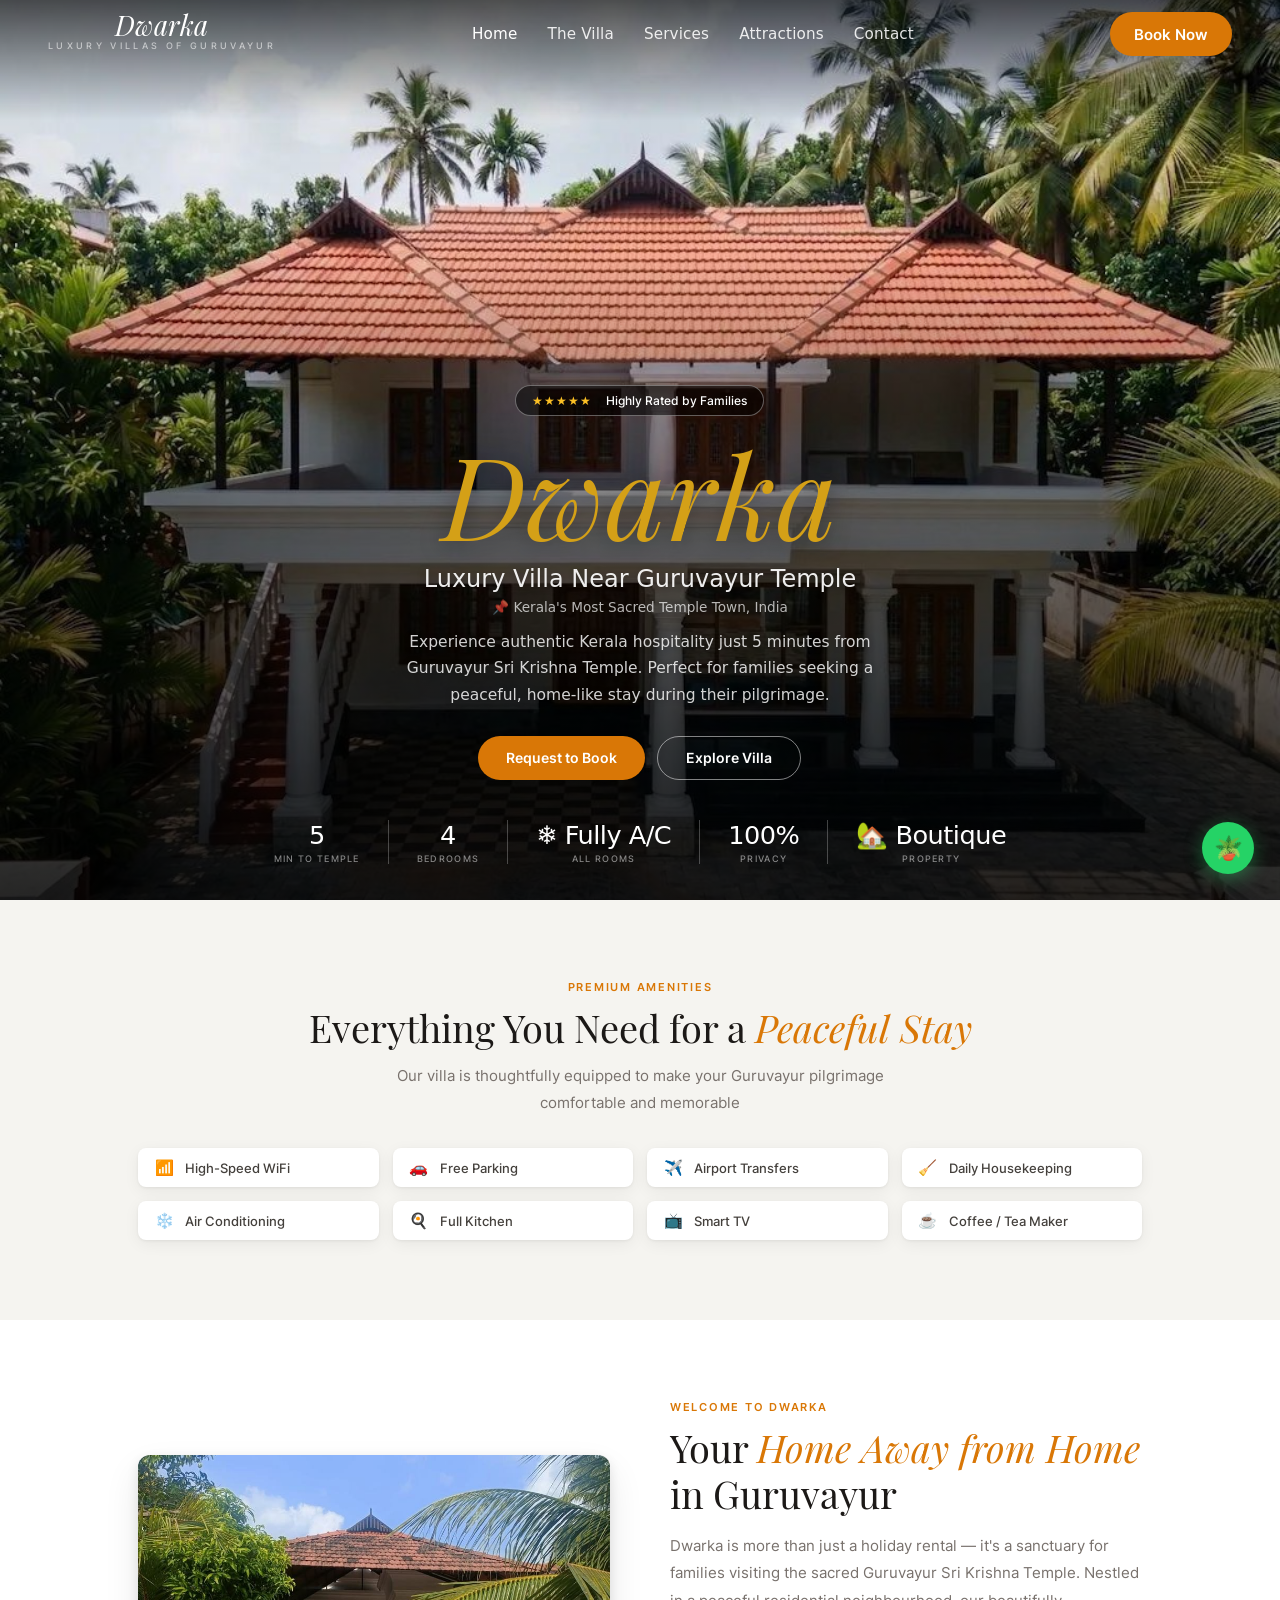
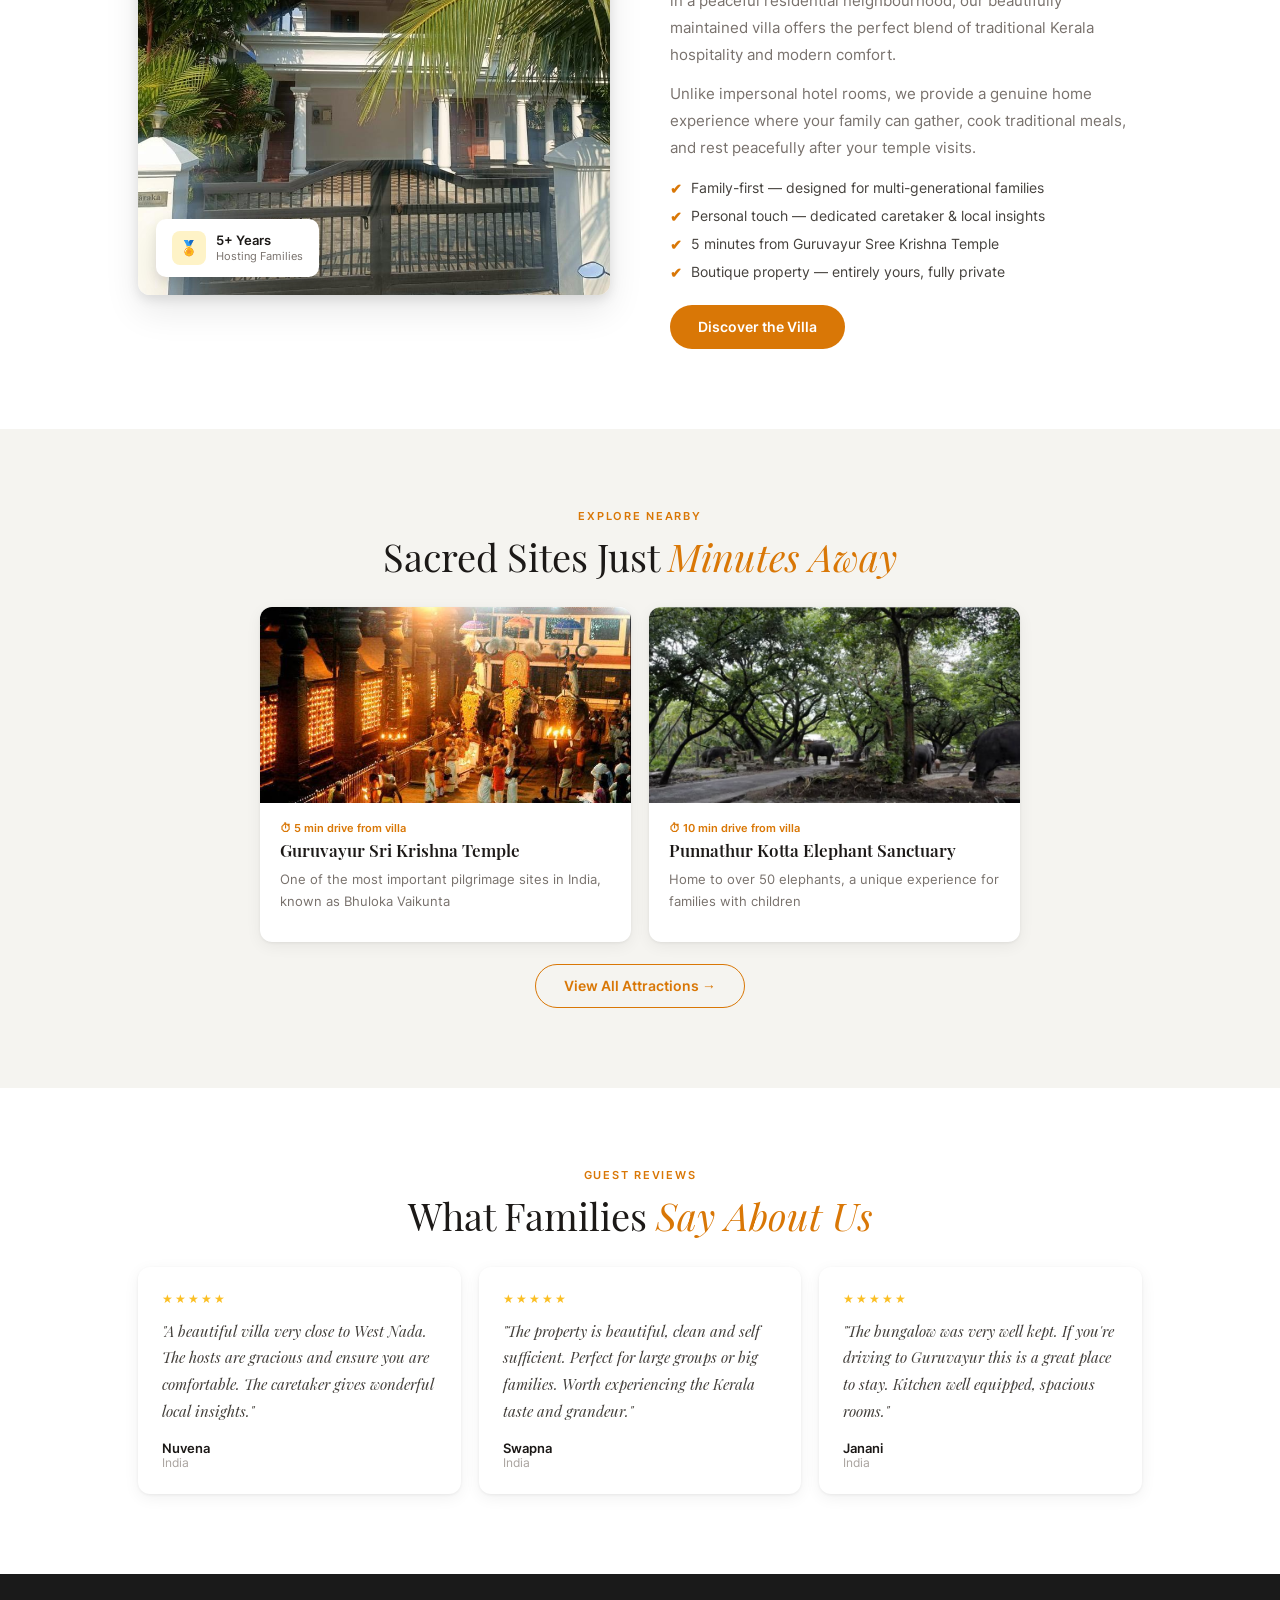
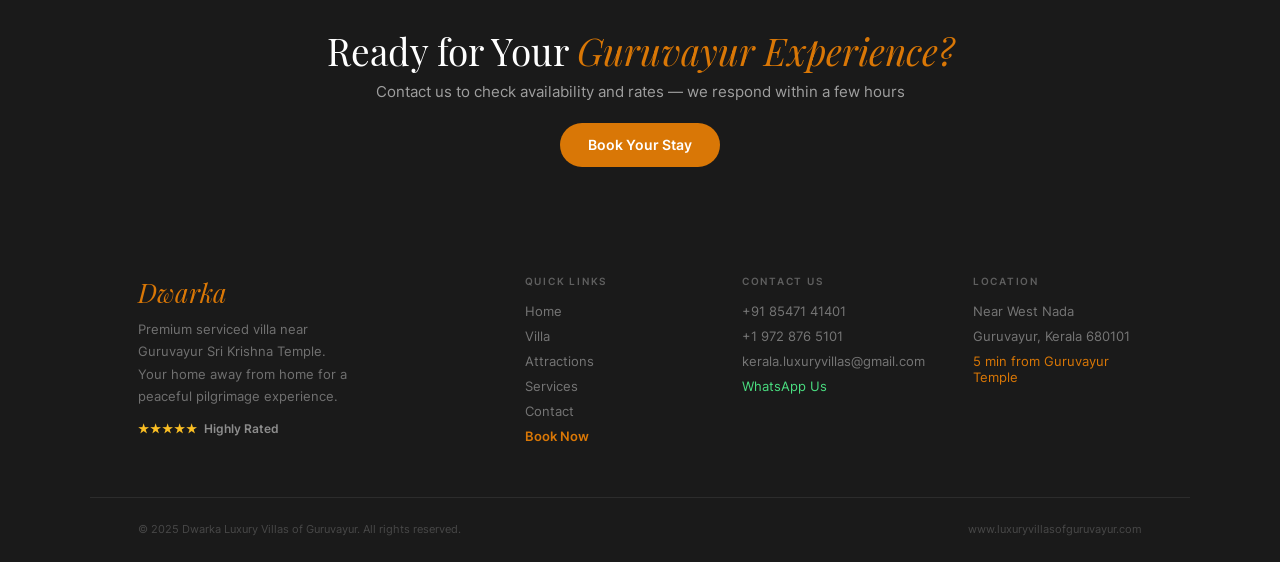
==== commit 6d0e36f4: "style: darken hero badge + add nav gradient veil for visibility Changes: - Hero badge background: rg" ====
--- a/index.html
+++ b/index.html
@@ -113,7 +113,27 @@
 
 /* NAV */
 nav{position:fixed;top:0;left:0;right:0;z-index:900;height:68px;display:flex;align-items:center;padding:0 48px;transition:all .35s}
-nav.solid{background:rgba(0,0,0,.25);border-bottom:1px solid rgba(255,255,255,.1);backdrop-filter:blur(14px)}
+/* ============================================================
+   NAV SOLID STATE — darkened for better readability on scroll
+   CHANGED: background from rgba(0,0,0,.25) to rgba(0,0,0,.55)
+   ROLLBACK: revert background to rgba(0,0,0,.25)
+   ============================================================ */
+nav.solid{background:rgba(0,0,0,.55);border-bottom:1px solid rgba(255,255,255,.1);backdrop-filter:blur(14px)}
+
+/* ============================================================
+   NAV TOP GRADIENT VEIL
+   Adds a dark-to-transparent gradient at the very top of the hero
+   so nav links are always readable over bright hero images.
+   Industry standard technique for hero-section navs.
+   ROLLBACK: delete this entire .nav-top-veil block
+   ============================================================ */
+.nav-top-veil{
+  position:fixed;top:0;left:0;right:0;
+  height:120px;
+  background:linear-gradient(to bottom, rgba(0,0,0,.65) 0%, transparent 100%);
+  z-index:899;
+  pointer-events:none;
+}
 .nav-logo{display:flex;flex-direction:column;gap:1px;flex-shrink:0}
 .nav-logo-name{font-family:'Playfair Display',serif;font-size:1.7rem;font-style:italic;font-weight:400;color:#fff;transition:color .35s;line-height:1}
 nav.solid .nav-logo-name{color:#fff}
@@ -144,7 +164,13 @@
 .hero-veil{position:absolute;inset:0;background:linear-gradient(to bottom,rgba(0,0,0,.12) 0%,rgba(0,0,0,.02) 28%,rgba(0,0,0,.52) 60%,rgba(0,0,0,.85) 100%)}
 .hero-content{position:relative;z-index:2;text-align:center;padding:0 24px 36px;display:flex;flex-direction:column;align-items:center;animation:fadeUp .9s ease .2s both;margin-top:auto}
 @keyframes fadeUp{from{opacity:0;transform:translateY(24px)}to{opacity:1;transform:translateY(0)}}
-.hero-badge{display:inline-flex;align-items:center;gap:8px;background:rgba(255,255,255,.12);backdrop-filter:blur(8px);border:1px solid rgba(255,255,255,.2);border-radius:9999px;padding:7px 16px;font-size:.78rem;color:#fff;margin-bottom:20px;font-weight:500}
+/* ============================================================
+   HERO BADGE — "Highly Rated by Families" pill
+   CHANGED: darkened background for better contrast over bright roof image
+   ROLLBACK: change background back to rgba(255,255,255,.12)
+             and border back to rgba(255,255,255,.2)
+   ============================================================ */
+.hero-badge{display:inline-flex;align-items:center;gap:8px;background:rgba(0,0,0,.55);backdrop-filter:blur(8px);border:1px solid rgba(255,255,255,.35);border-radius:9999px;padding:7px 16px;font-size:.78rem;color:#fff;margin-bottom:20px;font-weight:500}
 .hero-badge-stars{color:#FBBF24;letter-spacing:1px}
 .hero-title{font-family:'Playfair Display',Georgia,serif;font-size:clamp(4.5rem,9vw,7.5rem);font-style:italic;font-weight:400;color:#D4A017;line-height:1.0;letter-spacing:0.01em;text-shadow:0 2px 24px rgba(0,0,0,.4);margin-bottom:14px}
 .hero-sub1{font-family:ui-sans-serif,system-ui,-apple-system,"Segoe UI",sans-serif;font-size:clamp(1.1rem,2.2vw,1.5rem);color:rgba(255,255,255,.92);font-weight:300;margin-bottom:6px;letter-spacing:0;text-shadow:0 1px 8px rgba(0,0,0,.3)}
@@ -384,6 +410,13 @@
 
 <a class="float-wa" href="https://wa.me/918547141401?text=Hi%2C%20I%27d%20like%20to%20enquire%20about%20Dwarka%20Villa%20Guruvayur." target="_blank" aria-label="WhatsApp">🪴</a>
 <div id="mobMenu" class="mob-menu"><button id="mobClose" class="mob-close">✕</button><a href="index.html">Home</a><a href="villa.html">The Villa</a><a href="services.html">Services</a><a href="attractions.html">Attractions</a><a href="contact.html">Contact</a></div>
+<!-- ============================================================
+     NAV TOP GRADIENT VEIL DIV
+     Renders the gradient behind the nav. z-index:899 sits just
+     below the nav (z-index:900) so it never blocks clicks.
+     ROLLBACK: delete this entire comment + div block
+     ============================================================ -->
+<div class="nav-top-veil" aria-hidden="true"></div>
 <nav id="mainNav">
   <a href="index.html" class="nav-logo"><span class="nav-logo-name">Dwarka</span><span class="nav-logo-sub">Luxury Villas of Guruvayur</span></a>
   <ul class="nav-links"><li><a href="index.html" class="active">Home</a></li><li><a href="villa.html" >The Villa</a></li><li><a href="services.html" >Services</a></li><li><a href="attractions.html" >Attractions</a></li><li><a href="contact.html" >Contact</a></li></ul>
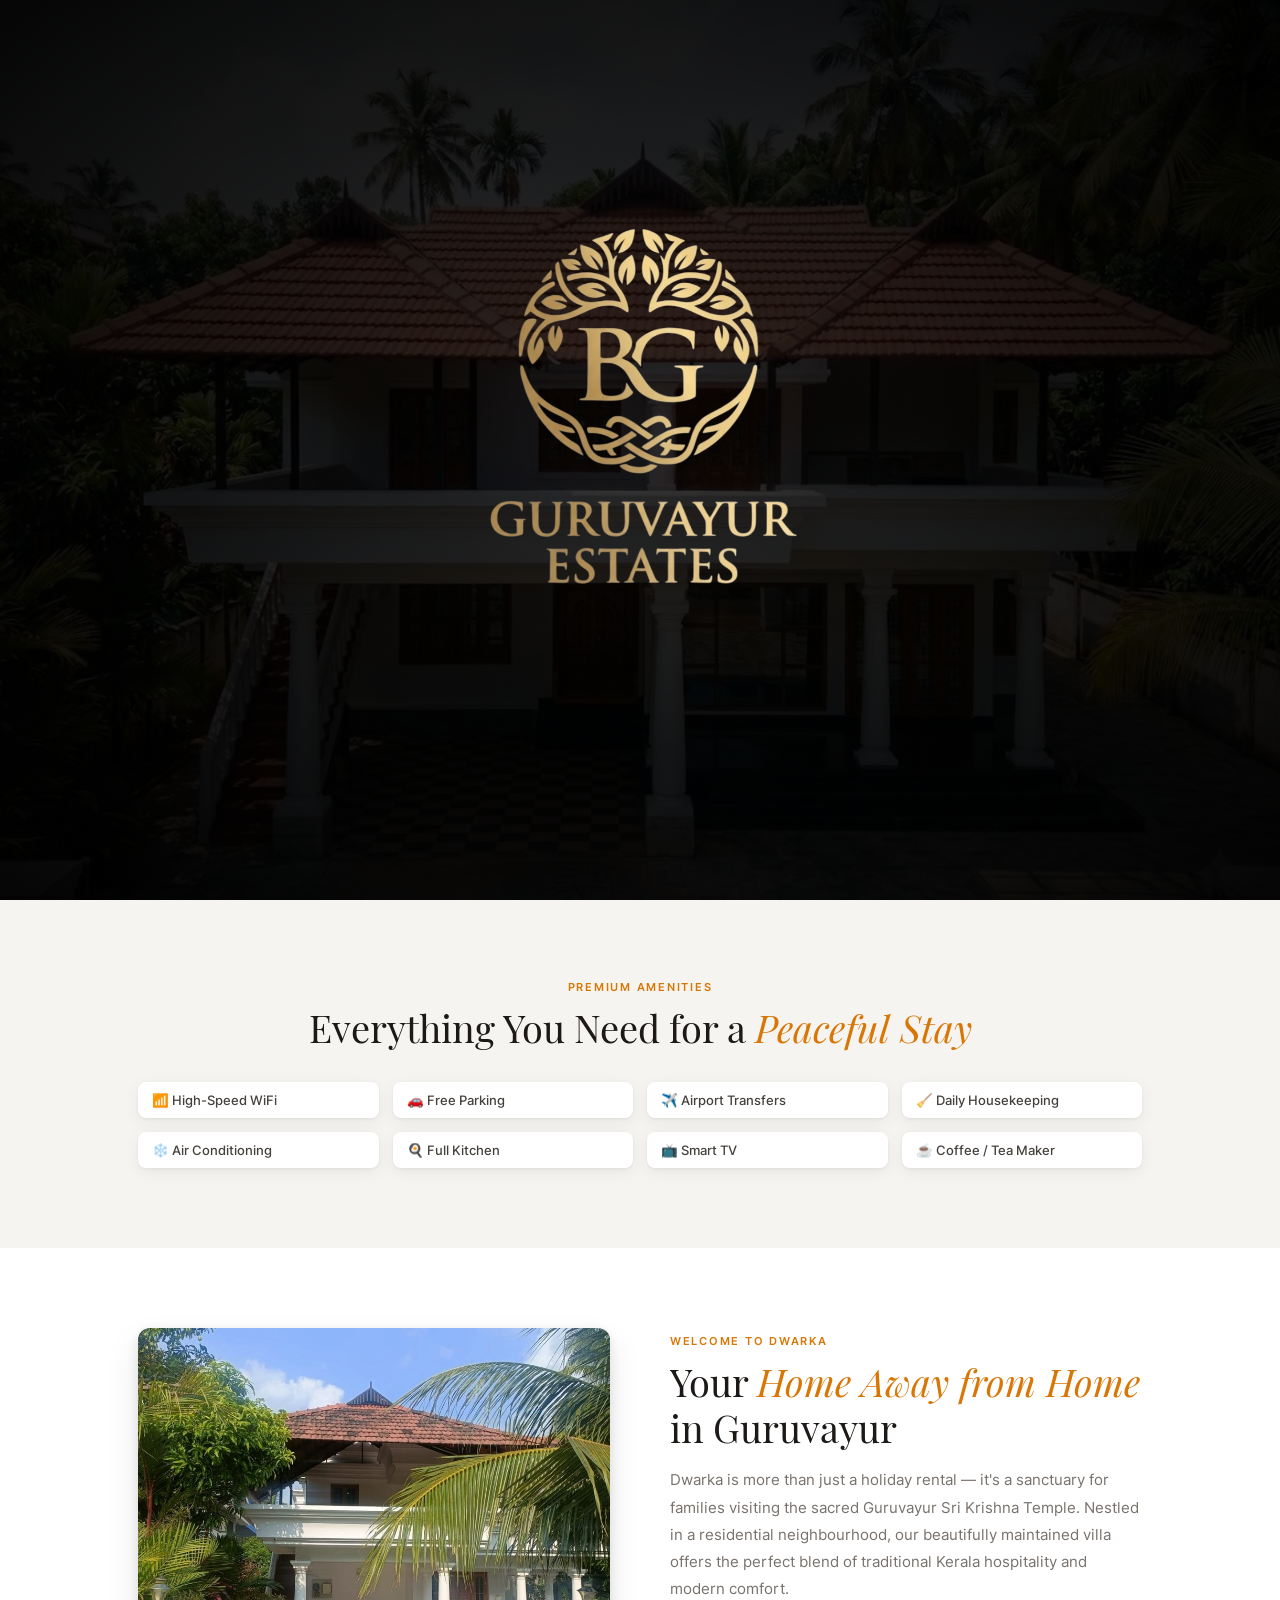
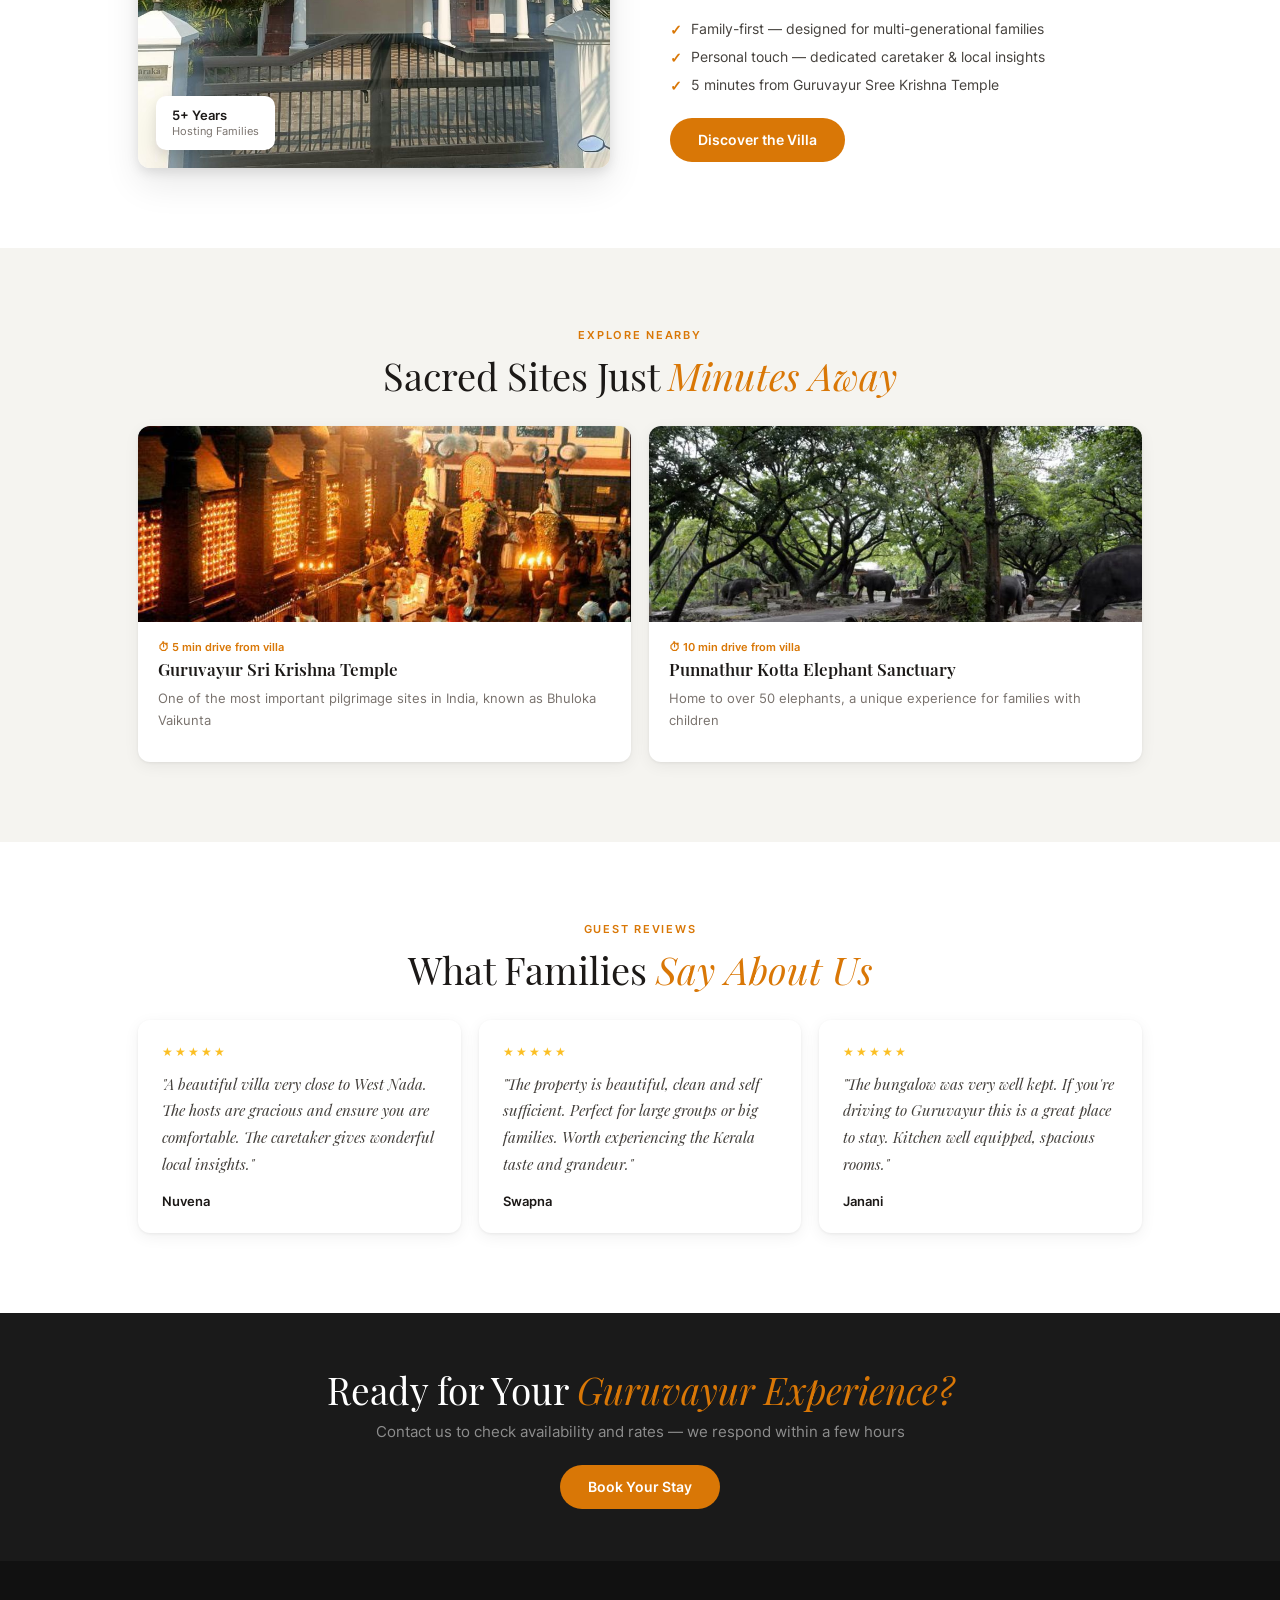
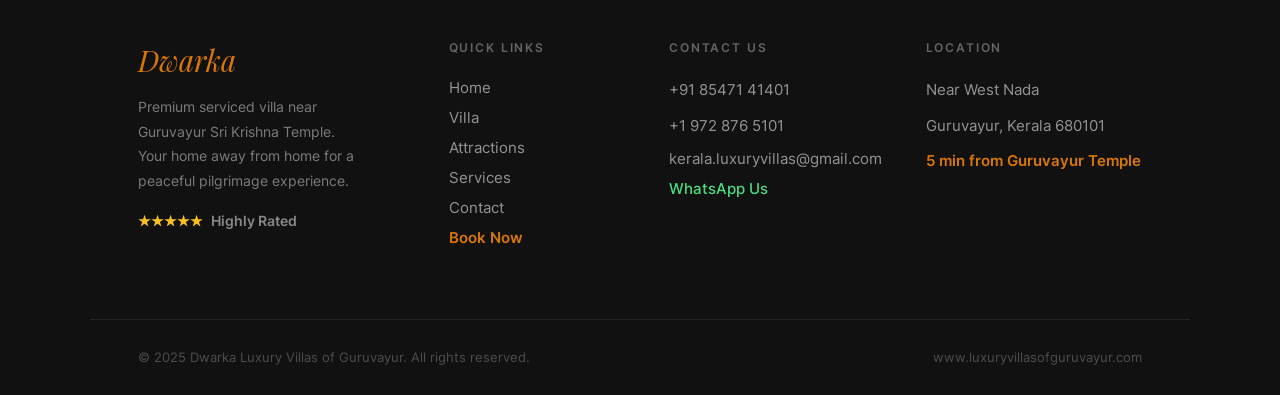
==== commit 5cb22e1e: "SEO and motion: slow down splash screen exit to an elegant 1.5s fade" ====
--- a/index.html
+++ b/index.html
@@ -1,664 +1,494 @@
 <!DOCTYPE html>
 <html lang="en">
 <head>
-<!-- Google tag (gtag.js) -->
-<script async src="https://www.googletagmanager.com/gtag/js?id=G-W04M1GSL7F"></script>
-<script>
-  window.dataLayer = window.dataLayer || [];
-  function gtag(){dataLayer.push(arguments);}
-  gtag('js', new Date());
-  gtag('config', 'G-W04M1GSL7F');
-</script>
-<meta charset="UTF-8">
-<meta name="viewport" content="width=device-width, initial-scale=1.0">
-<title>Dwarka Villa Guruvayur | Luxury Homestay Near Temple | Kerala</title>
-<meta name="description" content="Private 4-bedroom luxury villa in Guruvayur, 5 min from Sree Krishna Temple. Fully AC, up to 12 guests, traditional Kerala architecture. Book direct.">
-<meta name="keywords" content="luxury villa guruvayur, homestay near guruvayur temple, private villa kerala, kerala heritage homestay, dwarka villa">
-
-<link rel="stylesheet" href="css/fonts.css">
-<link rel="stylesheet" href="css/style.css">
-
-<!-- ============================================================
-     SPLASH SCREEN STYLES
-     ============================================================ -->
-<style>
-#splash{
-  position:fixed;inset:0;z-index:99999;
-  background-image:url('images/img-3f3a77fb28.jpg');
-  background-size:cover;
-  background-position:center 45%;
-  display:flex;flex-direction:column;align-items:center;justify-content:center;
-  gap:18px;
-  animation:splashFadeOut .7s ease-in-out 3.3s forwards;
-  pointer-events:all;
-}
-#splash::before{
-  content:'';
-  position:absolute;inset:0;
-  background:radial-gradient(ellipse at center, rgba(0,0,0,.79) 0%, rgba(0,0,0,.98) 100%);
-  z-index:0;
-}
-#splash-logo, #splash-wordmark{
-  position:relative;z-index:1;
-}
-#splash-logo{
-  width:480px;height:480px;
-  max-width:80vw;max-height:80vw;
-  opacity:0;
-  animation:logoIn .9s cubic-bezier(.22,1,.36,1) .2s forwards;
-  object-fit:contain;
-}
-#splash-wordmark{
-  opacity:0;
-  text-align:center;
-  animation:logoIn .7s cubic-bezier(.22,1,.36,1) .7s forwards;
-}
-#splash-wordmark span:first-child{
-  display:block;
-  font-family:'Playfair Display',Georgia,serif;
-  font-size:1.5rem;letter-spacing:.45em;text-transform:uppercase;
-  color:#C9A84C;font-weight:400;
-}
-#splash-wordmark span:last-child{
-  display:block;
-  font-family:'Playfair Display',Georgia,serif;
-  font-size:.6rem;letter-spacing:.32em;text-transform:uppercase;
-  color:rgba(201,168,76,.6);margin-top:4px;font-weight:400;
-}
-@keyframes logoIn{
-  from{opacity:0;transform:scale(.88) translateY(10px)}
-  to  {opacity:1;transform:scale(1)   translateY(0)}
-}
-@keyframes splashFadeOut{
-  from{opacity:1}
-  to  {opacity:0;pointer-events:none}
-}
-</style>
-
-<style>*,*::before,*::after{margin:0;padding:0;box-sizing:border-box}
-html{scroll-behavior:smooth}
-body{font-family:'Inter',sans-serif;font-weight:400;background:#F5F4F0;color:#1C1917;overflow-x:hidden;-webkit-font-smoothing:antialiased}
-img{display:block;max-width:100%}
-a{text-decoration:none;color:inherit}
-
-:root{
-  --orange:#D97706;--orange2:#B45309;--orange-lt:#FEF3C7;--orange-bd:#FDE68A;
-  --stone-bg:#F5F4F0;--card:#FFFFFF;--dark:#1A1A1A;
-  --text:#1C1917;--mid:#44403C;--muted:#78716C;--light:#A8A29E;
-  --border:#E7E5E4;
-  --sh:0 1px 3px rgba(0,0,0,.06),0 4px 16px rgba(0,0,0,.06);
-  --sh-h:0 4px 12px rgba(0,0,0,.1),0 16px 36px rgba(0,0,0,.09);
-  --r:12px;
-}
-
-.container{max-width:1100px;margin:0 auto;padding:0 48px}
-.section{padding:80px 0}
-.section-sm{padding:48px 0}
-.label{font-size:.68rem;font-weight:600;letter-spacing:.16em;text-transform:uppercase;color:var(--orange);display:block;margin-bottom:10px}
-.h2{font-family:'Playfair Display',serif;font-size:clamp(1.8rem,3vw,2.6rem);font-weight:400;color:var(--text);line-height:1.2;margin-bottom:12px}
-.h2 em{font-style:italic;color:var(--orange)}
-.body-text{font-size:.94rem;line-height:1.8;color:var(--muted)}
-.center{text-align:center}
-.center .body-text{margin:0 auto;max-width:560px}
-
-.btn{display:inline-flex;align-items:center;gap:8px;padding:12px 28px;border-radius:9999px;font-size:.87rem;font-weight:600;cursor:pointer;transition:all .22s;border:none;font-family:'Inter',sans-serif}
-.btn-orange{background:var(--orange);color:#fff}
-.btn-orange:hover{background:var(--orange2);transform:translateY(-2px);box-shadow:0 6px 20px rgba(217,119,6,.3)}
-.btn-white-outline{background:transparent;color:#fff;border:1.5px solid rgba(255,255,255,.5)}
-.btn-white-outline:hover{background:rgba(255,255,255,.12);border-color:#fff}
-.btn-outline{background:transparent;color:var(--orange);border:1.5px solid var(--orange)}
-.btn-outline:hover{background:var(--orange-lt)}
-.btn-wa{background:#25D366;color:#fff}
-.btn-wa:hover{background:#1da851;transform:translateY(-2px)}
-
-/* NAV */
-nav{position:fixed;top:0;left:0;right:0;z-index:900;height:68px;display:flex;align-items:center;padding:0 48px;transition:all .35s}
-/* ============================================================
-   NAV SOLID STATE — darkened for better readability on scroll
-   CHANGED: background from rgba(0,0,0,.25) to rgba(0,0,0,.55)
-   ROLLBACK: revert background to rgba(0,0,0,.25)
-   ============================================================ */
-nav.solid{background:rgba(0,0,0,.55);border-bottom:1px solid rgba(255,255,255,.1);backdrop-filter:blur(14px)}
-
-/* ============================================================
-   NAV TOP GRADIENT VEIL
-   Adds a dark-to-transparent gradient at the very top of the hero
-   so nav links are always readable over bright hero images.
-   Industry standard technique for hero-section navs.
-   ROLLBACK: delete this entire .nav-top-veil block
-   ============================================================ */
-.nav-top-veil{
-  position:fixed;top:0;left:0;right:0;
-  height:120px;
-  background:linear-gradient(to bottom, rgba(0,0,0,.65) 0%, transparent 100%);
-  z-index:899;
-  pointer-events:none;
-}
-.nav-logo{display:flex;flex-direction:column;gap:1px;flex-shrink:0}
-.nav-logo-name{font-family:'Playfair Display',serif;font-size:1.7rem;font-style:italic;font-weight:400;color:#fff;transition:color .35s;line-height:1}
-nav.solid .nav-logo-name{color:#fff}
-.nav-logo-sub{font-size:.55rem;letter-spacing:.38em;text-transform:uppercase;color:rgba(255,255,255,.58);transition:color .35s;font-weight:500}
-nav.solid .nav-logo-sub{color:rgba(255,255,255,.65)}
-.nav-links{display:flex;gap:2px;list-style:none;margin:0 auto}
-.nav-links a{font-family:ui-sans-serif,system-ui,-apple-system,"Segoe UI",sans-serif;font-size:.95rem;font-weight:400;padding:7px 14px;border-radius:9999px;color:rgba(255,255,255,.88);transition:all .2s;letter-spacing:.01em}
-nav.solid .nav-links a{color:rgba(255,255,255,.88)}
-.nav-links a:hover{background:rgba(255,255,255,.14);color:#fff}
-nav.solid .nav-links a:hover{background:rgba(255,255,255,.15);color:#fff}
-.nav-links a.active{color:#fff}
-nav.solid .nav-links a.active{color:#fff;background:rgba(255,255,255,.15);font-weight:700}
-.nav-book{background:var(--orange)!important;color:#fff!important;border-radius:9999px!important;padding:9px 24px!important;font-size:.95rem!important;font-weight:600!important}
-.nav-book:hover{background:var(--orange2)!important;transform:translateY(-1px)!important}
-.hamburger{display:none;background:none;border:none;cursor:pointer;flex-direction:column;gap:5px;padding:4px}
-.hamburger span{display:block;width:22px;height:1.5px;background:#fff;transition:.3s}
-nav.solid .hamburger span{background:#fff}
-.mob-menu{display:none;position:fixed;inset:0;background:#fff;z-index:800;flex-direction:column;padding:88px 32px 32px;gap:4px}
-.mob-menu.open{display:flex}
-.mob-menu a{font-family:'Playfair Display',serif;font-size:1.4rem;color:var(--text);padding:14px 0;border-bottom:1px solid var(--border)}
-.mob-close{position:absolute;top:20px;right:24px;font-size:1.6rem;background:none;border:none;cursor:pointer;color:var(--muted)}
-
-/* HERO */
-.hero{height:100vh;min-height:680px;position:relative;display:flex;align-items:flex-end;justify-content:center;overflow:hidden}
-.hero-bg{position:absolute;inset:0;overflow:hidden}
-.hero-bg img{width:100%;height:100%;object-fit:cover;object-position:center 45%;transform:scale(1.0);animation:hZ 24s ease-in-out infinite alternate}
-@keyframes hZ{from{transform:scale(1.02)}to{transform:scale(1.0)}}
-.hero-veil{position:absolute;inset:0;background:linear-gradient(to bottom,rgba(0,0,0,.12) 0%,rgba(0,0,0,.02) 28%,rgba(0,0,0,.52) 60%,rgba(0,0,0,.85) 100%)}
-.hero-content{position:relative;z-index:2;text-align:center;padding:0 24px 36px;display:flex;flex-direction:column;align-items:center;animation:fadeUp .9s ease .2s both;margin-top:auto}
-@keyframes fadeUp{from{opacity:0;transform:translateY(24px)}to{opacity:1;transform:translateY(0)}}
-/* ============================================================
-   HERO BADGE — "Highly Rated by Families" pill
-   CHANGED: darkened background for better contrast over bright roof image
-   ROLLBACK: change background back to rgba(255,255,255,.12)
-             and border back to rgba(255,255,255,.2)
-   ============================================================ */
-.hero-badge{display:inline-flex;align-items:center;gap:8px;background:rgba(0,0,0,.55);backdrop-filter:blur(8px);border:1px solid rgba(255,255,255,.35);border-radius:9999px;padding:7px 16px;font-size:.78rem;color:#fff;margin-bottom:20px;font-weight:500}
-.hero-badge-stars{color:#FBBF24;letter-spacing:1px}
-.hero-title{font-family:'Playfair Display',Georgia,serif;font-size:clamp(4.5rem,9vw,7.5rem);font-style:italic;font-weight:400;color:#D4A017;line-height:1.0;letter-spacing:0.01em;text-shadow:0 2px 24px rgba(0,0,0,.4);margin-bottom:14px}
-.hero-sub1{font-family:ui-sans-serif,system-ui,-apple-system,"Segoe UI",sans-serif;font-size:clamp(1.1rem,2.2vw,1.5rem);color:rgba(255,255,255,.92);font-weight:300;margin-bottom:6px;letter-spacing:0;text-shadow:0 1px 8px rgba(0,0,0,.3)}
-.hero-loc{font-family:ui-sans-serif,system-ui,-apple-system,"Segoe UI",sans-serif;font-size:.85rem;color:rgba(255,255,255,.7);margin-bottom:14px;display:flex;align-items:center;justify-content:center;gap:4px;letter-spacing:0;font-weight:300}
-.hero-desc{font-family:ui-sans-serif,system-ui,-apple-system,"Segoe UI",sans-serif;font-size:.97rem;color:rgba(255,255,255,.82);max-width:480px;line-height:1.7;margin-bottom:28px;font-weight:300;text-shadow:0 1px 6px rgba(0,0,0,.3)}
-.hero-btns{display:flex;gap:12px;flex-wrap:wrap;justify-content:center}
-.hero-statsbar{position:relative;z-index:3;display:flex;justify-content:center;align-items:center;gap:0;margin-top:40px}
-.hstat{padding:0 28px;text-align:center;border-right:1px solid rgba(255,255,255,.25)}
-.hstat:last-child{border-right:none}
-.hstat-val{font-family:ui-sans-serif,system-ui,-apple-system,"Segoe UI",sans-serif;font-size:1.6rem;color:#fff;display:block;margin-bottom:3px;font-weight:300;letter-spacing:-0.02em}
-.hstat-lbl{font-size:.58rem;font-weight:500;letter-spacing:.14em;text-transform:uppercase;color:rgba(255,255,255,.5);display:block}
-
-.page-hero{background:var(--dark);padding:96px 0 52px;margin-top:0}
-.page-hero .container{text-align:center}
-.page-hero h1{font-family:'Playfair Display',serif;font-size:clamp(2rem,5vw,3.4rem);font-weight:400;color:#fff;line-height:1}
-.page-hero h1 em{font-style:italic;color:var(--orange)}
-.page-hero .desc{font-size:.95rem;color:rgba(255,255,255,.58);margin-top:12px;max-width:500px;margin-left:auto;margin-right:auto;line-height:1.7}
-
-.attr-card{background:var(--card);border-radius:var(--r);box-shadow:var(--sh);overflow:hidden;transition:all .25s;display:flex;flex-direction:column}
-.attr-card:hover{box-shadow:var(--sh-h);transform:translateY(-4px)}
-.attr-img{height:196px;overflow:hidden}
-.attr-img img{width:100%;height:100%;object-fit:cover;transition:transform .55s}
-.attr-card:hover .attr-img img{transform:scale(1.06)}
-.attr-body{padding:18px 20px;flex:1;display:flex;flex-direction:column}
-.attr-drive{font-size:.71rem;font-weight:600;color:var(--orange);display:flex;align-items:center;gap:5px;margin-bottom:5px}
-.attr-name{font-family:'Playfair Display',serif;font-size:1.08rem;font-weight:600;color:var(--text);margin-bottom:7px;line-height:1.2}
-.attr-desc{font-size:.83rem;color:var(--muted);line-height:1.68;flex:1;margin-bottom:12px}
-.attr-tags{display:flex;flex-wrap:wrap;gap:6px;margin-top:auto}
-.attr-tag{font-size:.69rem;font-weight:500;background:var(--stone-bg);color:var(--mid);padding:4px 10px;border-radius:9999px;border:1px solid var(--border)}
-
-.cat-section{margin-bottom:52px}
-.cat-section:last-child{margin-bottom:0}
-.cat-title{font-family:'Playfair Display',serif;font-size:1.45rem;font-weight:400;color:var(--text);margin-bottom:18px;padding-bottom:12px;border-bottom:1.5px solid var(--border)}
-.cat-grid{display:grid;gap:18px}
-.cat-3{grid-template-columns:repeat(3,1fr)}
-.cat-2{grid-template-columns:repeat(2,1fr)}
-
-.spec-bar{display:flex;gap:0;background:var(--card);border-radius:var(--r);box-shadow:var(--sh);overflow:hidden;margin:28px 0}
-.spec-item{flex:1;padding:20px 14px;text-align:center;border-right:1px solid var(--border)}
-.spec-item:last-child{border-right:none}
-.spec-icon{font-size:1.4rem;margin-bottom:8px;display:block}
-.spec-val{font-family:'Playfair Display',serif;font-size:1.25rem;font-weight:600;color:var(--text);display:block}
-.spec-lbl{font-size:.63rem;font-weight:600;letter-spacing:.1em;text-transform:uppercase;color:var(--muted);margin-top:3px;display:block}
-.spec-sub{font-size:.7rem;color:var(--light);margin-top:2px;display:block}
-
-.feat-card{background:var(--card);border-radius:var(--r);padding:22px;box-shadow:var(--sh);transition:all .25s}
-.feat-card:hover{box-shadow:var(--sh-h);transform:translateY(-3px)}
-.feat-icon{font-size:1.6rem;margin-bottom:10px}
-.feat-name{font-weight:700;font-size:.94rem;color:var(--text);margin-bottom:5px}
-.feat-desc{font-size:.82rem;color:var(--muted);line-height:1.65}
-
-.amenity-chip{display:flex;align-items:center;gap:9px;background:var(--card);border-radius:8px;padding:10px 14px;font-size:.84rem;font-weight:500;color:var(--mid);box-shadow:var(--sh)}
-.amenity-chip-icon{font-size:.95rem;width:24px;text-align:center;flex-shrink:0}
-
-.room-card{background:var(--card);border-radius:var(--r);overflow:hidden;box-shadow:var(--sh);transition:all .25s}
-.room-card:hover{box-shadow:var(--sh-h)}
-.room-img{height:185px;overflow:hidden}
-.room-img img{width:100%;height:100%;object-fit:cover;transition:transform .5s}
-.room-card:hover .room-img img{transform:scale(1.05)}
-.room-body{padding:14px 16px}
-.room-name{font-weight:700;font-size:.9rem;color:var(--text);margin-bottom:4px}
-.room-desc{font-size:.8rem;color:var(--muted);line-height:1.58}
-
-.about-wrap{display:grid;grid-template-columns:1fr 1fr;gap:60px;align-items:center}
-.about-img-wrap{position:relative;border-radius:var(--r);overflow:hidden;box-shadow:var(--sh-h)}
-.about-img-wrap img{width:100%;height:440px;object-fit:cover}
-.about-badge{position:absolute;bottom:18px;left:18px;background:#fff;border-radius:10px;padding:12px 16px;box-shadow:var(--sh-h);display:flex;align-items:center;gap:10px}
-.about-badge-icon{width:34px;height:34px;background:var(--orange-lt);border-radius:8px;display:flex;align-items:center;justify-content:center;font-size:.9rem}
-.about-badge-text{font-size:.82rem;font-weight:700;color:var(--text);line-height:1.2}
-.about-badge-sub{font-size:.7rem;color:var(--muted)}
-.check-list{list-style:none;display:flex;flex-direction:column;gap:10px;margin-top:18px}
-.check-list li{display:flex;align-items:flex-start;gap:9px;font-size:.88rem;color:var(--mid)}
-.check-list li::before{content:'✔';color:var(--orange);font-weight:700;flex-shrink:0;margin-top:1px}
-
-.testi{background:var(--card);border-radius:var(--r);padding:24px;box-shadow:var(--sh)}
-.testi-stars{color:#FBBF24;font-size:.75rem;letter-spacing:2px;margin-bottom:12px}
-.testi-body{font-family:'Playfair Display',serif;font-size:.96rem;font-style:italic;color:var(--mid);line-height:1.75;margin-bottom:16px}
-.testi-name{font-size:.8rem;font-weight:700;color:var(--text)}
-.testi-loc{font-size:.72rem;color:var(--light)}
-
-.contact-cards{display:grid;grid-template-columns:repeat(3,1fr);gap:20px;margin-bottom:48px}
-.cm-card{background:var(--card);border-radius:var(--r);padding:28px 20px;box-shadow:var(--sh);text-align:center;transition:all .25s}
-.cm-card:hover{box-shadow:var(--sh-h);transform:translateY(-3px)}
-.cm-icon{width:56px;height:56px;border-radius:50%;display:flex;align-items:center;justify-content:center;font-size:1.3rem;margin:0 auto 14px}
-.cm-icon.ph{background:#FEF3C7}.cm-icon.wa{background:#D1FAE5}.cm-icon.em{background:#DBEAFE}
-.cm-title{font-weight:700;font-size:.94rem;color:var(--text);margin-bottom:6px}
-.cm-main{font-size:.9rem;color:var(--orange);font-weight:600}
-.cm-sub{font-size:.8rem;color:var(--muted);margin-top:3px}
-.loc-grid{display:grid;grid-template-columns:1fr 1.5fr;gap:28px;align-items:start}
-.loc-card{background:var(--card);border-radius:var(--r);padding:24px;box-shadow:var(--sh)}
-.loc-card h3{font-family:'Playfair Display',serif;font-size:1.2rem;font-style:italic;color:var(--orange);margin-bottom:18px}
-.loc-item{display:flex;align-items:flex-start;gap:12px;padding:12px 0;border-bottom:1px solid var(--border)}
-.loc-item:last-child{border-bottom:none}
-.loc-icon{width:32px;height:32px;border-radius:7px;display:flex;align-items:center;justify-content:center;font-size:.85rem;flex-shrink:0;margin-top:1px}
-.loc-icon.a{background:#FEF3C7}.loc-icon.t{background:#D1FAE5}.loc-icon.r{background:#DBEAFE}
-.loc-lbl{font-size:.7rem;font-weight:700;text-transform:uppercase;letter-spacing:.1em;color:var(--light);margin-bottom:3px}
-.loc-val{font-size:.86rem;color:var(--mid);line-height:1.55}
-.map-card{border-radius:var(--r);overflow:hidden;box-shadow:var(--sh)}
-.map-card iframe{width:100%;height:360px;border:none;display:block}
-.faq-item{background:var(--card);border-radius:var(--r);padding:18px 22px;box-shadow:var(--sh);margin-bottom:10px;cursor:pointer;transition:box-shadow .2s}
-.faq-item:hover{box-shadow:var(--sh-h)}
-.faq-q{font-weight:600;font-size:.93rem;color:var(--text);display:flex;justify-content:space-between;align-items:center;gap:12px}
-.faq-q::after{content:'⌄';font-size:.95rem;color:var(--orange);flex-shrink:0;font-weight:400}
-.faq-a{font-size:.86rem;color:var(--muted);line-height:1.7;margin-top:10px;padding-top:10px;border-top:1px solid var(--border)}
-
-.svc-card{background:var(--card);border-radius:var(--r);box-shadow:var(--sh);overflow:hidden;transition:all .25s}
-.svc-card:hover{box-shadow:var(--sh-h);transform:translateY(-4px)}
-.svc-img{height:180px;overflow:hidden}
-.svc-img img{width:100%;height:100%;object-fit:cover;transition:transform .55s}
-.svc-card:hover .svc-img img{transform:scale(1.06)}
-.svc-body{padding:18px 20px}
-.svc-name{font-family:'Playfair Display',serif;font-size:1.08rem;font-weight:600;color:var(--text);margin-bottom:6px}
-.svc-desc{font-size:.83rem;color:var(--muted);line-height:1.68;margin-bottom:12px}
-.svc-tags{display:flex;flex-wrap:wrap;gap:6px}
-.svc-tag{font-size:.69rem;font-weight:500;background:var(--orange-lt);color:var(--orange2);padding:4px 10px;border-radius:9999px}
-
-.cta-dark{background:var(--dark);padding:52px 0;text-align:center}
-.cta-dark h2{font-family:'Playfair Display',serif;font-size:clamp(1.6rem,3vw,2.3rem);font-weight:400;color:#fff;margin-bottom:8px}
-.cta-dark h2 em{font-style:italic;color:var(--orange)}
-.cta-dark p{font-size:.93rem;color:rgba(255,255,255,.58);margin-bottom:22px}
-
-footer{background:#1A1A1A;color:rgba(255,255,255,.55);padding:56px 0 26px}
-.ft-grid{display:grid;grid-template-columns:2fr 1fr 1fr 1fr;gap:48px;padding-bottom:44px;border-bottom:1px solid rgba(255,255,255,.08);max-width:1100px;margin:0 auto;padding-left:48px;padding-right:48px}
-.ft-brand{font-family:'Playfair Display',serif;font-size:1.6rem;font-style:italic;color:var(--orange);margin-bottom:10px}
-.ft-desc{font-size:.8rem;color:rgba(255,255,255,.38);line-height:1.75;max-width:220px}
-.ft-rating{display:flex;align-items:center;gap:6px;margin-top:12px;font-size:.78rem;font-weight:600;color:rgba(255,255,255,.5)}
-.ft-rating-stars{color:#FBBF24;letter-spacing:1px}
-.ft-col h4{font-size:.62rem;font-weight:700;letter-spacing:.18em;text-transform:uppercase;color:rgba(255,255,255,.3);margin-bottom:16px}
-.ft-col a{display:block;font-size:.82rem;color:rgba(255,255,255,.4);margin-bottom:9px;transition:color .2s}
-.ft-col a:hover{color:rgba(255,255,255,.85)}
-.ft-col .wa{color:#4ADE80}
-.ft-bot{max-width:1100px;margin:24px auto 0;padding:0 48px;display:flex;justify-content:space-between;align-items:center;font-size:.7rem;color:rgba(255,255,255,.2)}
-
-.float-wa{position:fixed;bottom:26px;right:26px;z-index:700;width:52px;height:52px;border-radius:50%;background:#25D366;display:flex;align-items:center;justify-content:center;font-size:1.45rem;box-shadow:0 4px 18px rgba(37,211,102,.4);animation:waP 3s ease-in-out infinite;transition:transform .2s}
-.float-wa:hover{transform:scale(1.1)}
-@keyframes waP{0%,100%{box-shadow:0 4px 18px rgba(37,211,102,.4)}50%{box-shadow:0 4px 32px rgba(37,211,102,.68),0 0 0 6px rgba(37,211,102,.1)}}
-
-.fade-in{opacity:0;transform:translateY(16px);transition:opacity .55s ease,transform .55s ease}
-.fade-in.visible{opacity:1;transform:none}
-
-@media(max-width:960px){
-  .container{padding:0 20px}
-  .section{padding:52px 0}
-  nav{padding:0 20px}
-  .nav-links,.nav-book{display:none!important}
-  .hamburger{display:flex}
-  .hero-statsbar{display:none}
-  .about-wrap{grid-template-columns:1fr}
-  .cat-3,.cat-2{grid-template-columns:1fr 1fr}
-  .ft-grid{grid-template-columns:1fr 1fr;gap:28px;padding-left:20px;padding-right:20px}
-  .ft-bot{flex-direction:column;gap:6px;text-align:center;padding:0 20px}
-  .loc-grid{grid-template-columns:1fr}
-  .contact-cards{grid-template-columns:1fr}
-}
-@media(max-width:640px){
-  .hero-title{font-size:clamp(2.8rem,12vw,4rem)}
-  .cat-3,.cat-2{grid-template-columns:1fr}
-  .ft-grid{grid-template-columns:1fr}
-  .spec-bar{flex-wrap:wrap}
-  .spec-item{min-width:50%;border-bottom:1px solid var(--border)}
-}
-
-.scroll-row { -webkit-overflow-scrolling: touch; }
-
-@media (max-width: 960px) {
-  .container { padding: 0 16px !important; }
-  nav { padding: 0 16px !important; }
-  .section { padding: 44px 0 !important; }
-  .hero-statsbar { flex-wrap: wrap !important; }
-  .hstat { min-width: 50% !important; border-bottom: 1px solid rgba(255,255,255,.1) !important; }
-  .hstat:last-child { border-bottom: none !important; }
-  .about-wrap { grid-template-columns: 1fr !important; }
-  .spec-bar { flex-wrap: wrap !important; }
-  .spec-item { min-width: 50% !important; border-bottom: 1px solid var(--border) !important; }
-  .ft-grid { grid-template-columns: 1fr 1fr !important; padding-left: 16px !important; padding-right: 16px !important; }
-  .loc-grid { grid-template-columns: 1fr !important; }
-  .contact-cards { grid-template-columns: 1fr !important; }
-}
-@media (max-width: 640px) {
-  .hero-title { font-size: clamp(3rem, 13vw, 5rem) !important; }
-  .hero-sub1  { font-size: clamp(.95rem, 4vw, 1.2rem) !important; }
-  .hero-btns  { flex-direction: column; align-items: center; }
-  .hero-btns .btn { width: 100%; max-width: 270px; justify-content: center; }
-  .ft-grid    { grid-template-columns: 1fr !important; }
-  .cat-3, .cat-2 { grid-template-columns: 1fr !important; }
-  h1 { font-size: clamp(1.8rem, 8vw, 2.6rem) !important; }
-  .about-img-wrap img { height: 240px !important; }
-  .testi { margin-bottom: 12px; }
-}
-.btn { min-height: 44px; min-width: 44px; }
-nav a, .nav-book { min-height: 44px; display: inline-flex; align-items: center; }
-.hamburger { padding: 10px !important; }
-html, body { overflow-x: hidden; }
-img { max-width: 100%; }</style>
-
-  <meta name="robots" content="index,follow,max-image-preview:large">
-  <meta name="author" content="Dwarka Luxury Villas of Guruvayur">
+  <!-- Google tag (gtag.js) -->
+  <script async src="https://www.googletagmanager.com/gtag/js?id=G-W04M1GSL7F"></script>
+  <script>
+    window.dataLayer = window.dataLayer || [];
+    function gtag(){dataLayer.push(arguments);}
+    gtag('js', new Date());
+    gtag('config', 'G-W04M1GSL7F');
+  </script>
+
+  <meta charset="UTF-8">
+  <meta name="viewport" content="width=device-width, initial-scale=1.0">
+  
+  <title>Dwarka Luxury Villa &amp; Homestay in Guruvayur | 4-BHK Service Villa</title>
+  <meta name="description" content="Stay at Dwarka, a premier 4-BHK luxury service villa and rental estate located 5 minutes from Guruvayur Sree Krishna Temple. Perfect for premium family pilgrimages. Book direct.">
+  <meta name="keywords" content="homestay in guruvayur, luxury villa guruvayur, service villa guruvayur, vacation in guruvayur, luxury stay near guruvayur temple, 4-BHK villa rental, guruvayur estates">
+  <meta name="robots" content="index, follow, max-image-preview:large, max-snippet:-1">
+  <link rel="canonical" href="https://luxuryvillasofguruvayur.com/index.html">
   <meta name="geo.region" content="IN-KL">
   <meta name="geo.placename" content="Guruvayur, Kerala, India">
-  <link rel="canonical" href="https://luxuryvillasofguruvayur.com/">
+
+  <!-- Open Graph Shared Social Cards -->
+  <meta property="og:locale" content="en_IN">
   <meta property="og:type" content="website">
   <meta property="og:site_name" content="Dwarka — Luxury Villas of Guruvayur">
-  <meta property="og:title" content="Dwarka Villa Guruvayur | Luxury Homestay Near Temple | Kerala">
-  <meta property="og:description" content="Private 4-bedroom luxury villa in Guruvayur, 5 min from Sree Krishna Temple. Fully AC, up to 12 guests, traditional Kerala architecture. Book direct.">
-  <meta property="og:url" content="https://luxuryvillasofguruvayur.com/">
+  <meta property="og:title" content="Dwarka Luxury Villa &amp; Homestay in Guruvayur | 4-BHK Service Villa">
+  <meta property="og:description" content="Experience premium luxury hospitality just 5 minutes from Guruvayur Temple. 3000 sq ft private estate featuring 4 AC bedrooms, full kitchen, and premium concierge setups.">
+  <meta property="og:url" content="https://luxuryvillasofguruvayur.com/index.html">
   <meta property="og:image" content="images/img-3f3a77fb28.jpg">
-  <meta property="og:image:width" content="1200">
-  <meta property="og:image:height" content="630">
-  <meta property="og:image:alt" content="Dwarka Luxury Villa Guruvayur — Kerala Heritage Estate">
-  <meta property="og:locale" content="en_IN">
   <meta name="twitter:card" content="summary_large_image">
-  <meta name="twitter:title" content="Dwarka Villa Guruvayur | Luxury Homestay Near Temple | Kerala">
-  <meta name="twitter:description" content="Private 4-bedroom luxury villa in Guruvayur, 5 min from Sree Krishna Temple. Fully AC, up to 12 guests, traditional Kerala architecture. Book direct.">
-  <meta name="twitter:image" content="images/img-3f3a77fb28.jpg">
-  <link rel="icon" type="image/svg+xml" href="favicon.svg">
-  <link rel="apple-touch-icon" href="favicon.svg">
-  <link rel="preconnect" href="https://fonts.googleapis.com">
-  <link rel="preconnect" href="https://fonts.gstatic.com" crossorigin>
-  <script type="application/ld+json">{"@context":"https://schema.org","@graph":[{"@type":"LodgingBusiness","@id":"https://luxuryvillasofguruvayur.com/#biz","name":"Dwarka — Luxury Villas of Guruvayur","description":"Private luxury villa near Guruvayur Sree Krishna Temple, Kerala","url":"https://luxuryvillasofguruvayur.com/","telephone":["+918547141401","+19728765101"],"email":"kerala.luxuryvillas@gmail.com","address":{"@type":"PostalAddress","streetAddress":"Near West Nada","addressLocality":"Guruvayur","addressRegion":"Kerala","postalCode":"680101","addressCountry":"IN"},"geo":{"@type":"GeoCoordinates","latitude":"10.5948","longitude":"76.0402"},"priceRange":"$$","starRating":{"@type":"Rating","ratingValue":"5"},"amenityFeature":[{"@type":"LocationFeatureSpecification","name":"Air Conditioning","value":true},{"@type":"LocationFeatureSpecification","name":"Free WiFi","value":true},{"@type":"LocationFeatureSpecification","name":"Free Parking","value":true},{"@type":"LocationFeatureSpecification","name":"Full Kitchen","value":true}],"checkinTime":"14:00","checkoutTime":"11:00"},{"@type":"WebSite","url":"https://luxuryvillasofguruvayur.com/","name":"Dwarka Luxury Villas of Guruvayur"}]}</script>
+
+  <!-- AI Engine Knowledge Graph Schema Integration -->
+  <script type="application/ld+json">
+  {
+    "@context": "https://schema.org",
+    "@type": "VacationRental",
+    "@id": "https://luxuryvillasofguruvayur.com/#lodgingbusiness",
+    "name": "Dwarka — Luxury Villas of Guruvayur",
+    "url": "https://luxuryvillasofguruvayur.com/index.html",
+    "image": "images/img-3f3a77fb28.jpg",
+    "description": "Premium 4-BHK luxury homestay and service villa located 5 minutes from Guruvayur Sree Krishna Temple. Fully furnished private estate for families.",
+    "telephone": ["+918547141401", "+19728765101"],
+    "priceRange": "$$$$",
+    "address": {
+      "@type": "PostalAddress",
+      "addressLocality": "Guruvayur",
+      "addressRegion": "Kerala",
+      "postalCode": "680101",
+      "addressCountry": "IN"
+    },
+    "geo": {
+      "@type": "GeoCoordinates",
+      "latitude": "10.5946",
+      "longitude": "76.0354"
+    },
+    "aggregateRating": {
+      "@type": "AggregateRating",
+      "ratingValue": "5",
+      "reviewCount": "25"
+    }
+  }
+  </script>
+
+  <link rel="stylesheet" href="css/fonts.css">
+  <link rel="stylesheet" href="css/style.css">
+  
+  <style>
+    *,*::before,*::after{margin:0;padding:0;box-sizing:border-box}
+    html{scroll-behavior:smooth}
+    body{font-family:'Inter',sans-serif;font-weight:400;background:#F5F4F0;color:#1C1917;overflow-x:hidden;-webkit-font-smoothing:antialiased}
+    img{display:block;max-width:100%}
+    a{text-decoration:none;color:inherit}
+
+    :root{
+      --orange:#D97706; --orange2:#B45309; --orange-lt:#FEF3C7; --orange-bd:#FDE68A;
+      --stone-bg:#F5F4F0; --card:#FFFFFF; --dark:#1A1A1A; --text:#1C1917; --mid:#44403C;
+      --muted:#78716C; --light:#A8A29E; --border:#E7E5E4;
+      --sh:0 1px 3px rgba(0,0,0,.06),0 4px 16px rgba(0,0,0,.06);
+      --sh-h:0 4px 12px rgba(0,0,0,.1),0 16px 36px rgba(0,0,0,.09); --r:12px;
+    }
+
+    /* FIXED: Splash Screen Container with a Luxury 1.5s Slow Fade Transition */
+    #splash {
+      position:fixed;inset:0;z-index:99999;
+      background-image:url('images/img-3f3a77fb28.jpg');
+      background-size:cover;background-position:center 45%;
+      display:flex;flex-direction:column;align-items:center;justify-content:center;
+      gap:18px;pointer-events:all;
+      transition: opacity 1.5s cubic-bezier(0.4, 0, 0.2, 1); /* Forces soft slow fade away */
+    }
+    #splash::before {
+      content:'';position:absolute;inset:0;
+      background:radial-gradient(ellipse at center, rgba(0,0,0,.79) 0%, rgba(0,0,0,.98) 100%);
+      z-index:0;
+    }
+    #splash-logo, #splash-wordmark { position:relative; z-index:1; }
+    #splash-logo {
+      width:480px;height:480px;max-width:80vw;max-height:80vw;
+      opacity:0;animation:logoIn .9s cubic-bezier(.22,1,.36,1) .2s forwards;object-fit:contain;
+    }
+    #splash-wordmark { opacity:0; text-align:center; animation:logoIn .7s cubic-bezier(.22,1,.36,1) .7s forwards; }
+    #splash-wordmark span:first-child {
+      display:block;font-family:'Playfair Display',Georgia,serif;
+      font-size:1.5rem;letter-spacing:.45em;text-transform:uppercase;color:#C9A84C;font-weight:400;
+    }
+    #splash-wordmark span:last-child {
+      display:block;font-family:'Playfair Display',Georgia,serif;
+      font-size:.6rem;letter-spacing:.32em;text-transform:uppercase;color:rgba(201,168,76,.6);margin-top:4px;font-weight:400;
+    }
+    @keyframes logoIn { from{opacity:0;transform:scale(.88) translateY(10px)} to{opacity:1;transform:scale(1) translateY(0)} }
+
+    .container{max-width:1100px;margin:0 auto;padding:0 48px}
+    .section{padding:80px 0}
+    .label{font-size:.68rem;font-weight:600;letter-spacing:.16em;text-transform:uppercase;color:var(--orange);display:block;margin-bottom:10px}
+    .h2{font-family:'Playfair Display',serif;font-size:clamp(1.8rem,3vw,2.6rem);font-weight:400;color:var(--text);line-height:1.2;margin-bottom:12px}
+    .h2 em{font-style:italic;color:var(--orange)}
+    .body-text{font-size:.94rem;line-height:1.8;color:var(--muted)}
+    .center{text-align:center}
+
+    .btn{display:inline-flex;align-items:center;gap:8px;padding:12px 28px;border-radius:9999px;font-size:.87rem;font-weight:600;cursor:pointer;transition:all .22s;border:none;font-family:'Inter',sans-serif}
+    .btn-orange{background:var(--orange);color:#fff}
+    .btn-orange:hover{background:var(--orange2);transform:translateY(-2px);box-shadow:0 6px 20px rgba(217,119,6,.3)}
+    .btn-white-outline{background:transparent;color:#fff;border:1.5px solid rgba(255,255,255,.5)}
+    .btn-white-outline:hover{background:rgba(255,255,255,.12);border-color:#fff}
+
+    nav{position:fixed;top:0;left:0;right:0;z-index:900;height:68px;display:flex;align-items:center;padding:0 48px;transition:all .35s}
+    nav.solid{background:rgba(0,0,0,.55);border-bottom:1px solid rgba(255,255,255,.1);backdrop-filter:blur(14px)}
+    .nav-top-veil{position:fixed;top:0;left:0;right:0;height:120px;background:linear-gradient(to bottom, rgba(0,0,0,.65) 0%, transparent 100%);z-index:899;pointer-events:none}
+    .nav-logo{display:flex;flex-direction:column;gap:1px;flex-shrink:0}
+    .nav-logo-name{font-family:'Playfair Display',serif;font-size:1.7rem;font-style:italic;font-weight:400;color:#fff;line-height:1}
+    .nav-logo-sub{font-size:.55rem;letter-spacing:.38em;text-transform:uppercase;color:rgba(255,255,255,.58);font-weight:500}
+    .nav-links{display:flex;gap:2px;list-style:none;margin:0 auto}
+    .nav-links a{font-size:.95rem;font-weight:400;padding:7px 14px;border-radius:9999px;color:rgba(255,255,255,.88);transition:all .2s;letter-spacing:.01em}
+    .nav-links a:hover{background:rgba(255,255,255,.14);color:#fff}
+    .nav-links a.active{color:#fff;background:rgba(255,255,255,.15);font-weight:700}
+    .nav-book{background:var(--orange)!important;color:#fff!important;border-radius:9999px!important;padding:9px 24px!important;font-size:.95rem!important;font-weight:600!important}
+
+    .hamburger{display:none;background:none;border:none;cursor:pointer;flex-direction:column;gap:5px;padding:4px}
+    .hamburger span{display:block;width:22px;height:1.5px;background:#fff;transition:.3s}
+    
+    .mob-menu{display:none;position:fixed;inset:0;background:#fff;z-index:800;flex-direction:column;padding:88px 32px 32px;gap:4px}
+    .mob-menu.open{display:flex}
+    .mob-menu a{font-family:'Playfair Display',serif;font-size:1.4rem;color:var(--text);padding:14px 0;border-bottom:1px solid var(--border)}
+    .mob-close{position:absolute;top:20px;right:24px;font-size:1.6rem;background:none;border:none;cursor:pointer;color:var(--muted)}
+
+    .hero{height:100vh;min-height:680px;position:relative;display:flex;align-items:flex-end;justify-content:center;overflow:hidden}
+    .hero-bg{position:absolute;inset:0;overflow:hidden}
+    .hero-bg img{width:100%;height:100%;object-fit:cover;object-position:center 45%;animation:hZ 24s ease-in-out infinite alternate}
+    @keyframes hZ{from{transform:scale(1.02)}to{transform:scale(1.0)}}
+    .hero-veil{position:absolute;inset:0;background:linear-gradient(to bottom,rgba(0,0,0,.12) 0%,rgba(0,0,0,.02) 28%,rgba(0,0,0,.52) 60%,rgba(0,0,0,.85) 100%)}
+    .hero-content{position:relative;z-index:2;text-align:center;padding:0 24px 36px;display:flex;flex-direction:column;align-items:center;animation:fadeUp .9s ease .2s both;margin-top:auto}
+    @keyframes fadeUp{from{opacity:0;transform:translateY(24px)}to{opacity:1;transform:translateY(0)}}
+    .hero-badge{display:inline-flex;align-items:center;gap:8px;background:rgba(0,0,0,.55);backdrop-filter:blur(8px);border:1px solid rgba(255,255,255,.35);border-radius:9999px;padding:7px 16px;font-size:.78rem;color:#fff;margin-bottom:20px;font-weight:500}
+    .hero-badge-stars{color:#FBBF24;letter-spacing:1px}
+    .hero-title{font-family:'Playfair Display',Georgia,serif;font-size:clamp(4.5rem,9vw,7.5rem);font-style:italic;font-weight:400;color:#D4A017;line-height:1.0;text-shadow:0 2px 24px rgba(0,0,0,.4);margin-bottom:14px}
+    .hero-sub1{font-size:clamp(1.1rem,2.2vw,1.5rem);color:rgba(255,255,255,.92);font-weight:300;margin-bottom:6px}
+    .hero-loc{font-size:.85rem;color:rgba(255,255,255,.7);margin-bottom:14px;display:flex;align-items:center;justify-content:center;gap:4px}
+    .hero-desc{font-size:.97rem;color:rgba(255,255,255,.82);max-width:480px;line-height:1.7;margin-bottom:28px;font-weight:300}
+    .hero-btns{display:flex;gap:12px;flex-wrap:wrap;justify-content:center}
+    .hero-statsbar{position:relative;z-index:3;display:flex;justify-content:center;align-items:center;gap:0;margin-top:40px}
+    .hstat{padding:0 28px;text-align:center;border-right:1px solid rgba(255,255,255,.25)}
+    .hstat:last-child{border-right:none}
+    .hstat-val{font-size:1.6rem;color:#fff;display:block;margin-bottom:3px;font-weight:300}
+    .hstat-lbl{font-size:.58rem;font-weight:500;letter-spacing:.14em;text-transform:uppercase;color:rgba(255,255,255,.5);display:block}
+
+    .amenity-chip{display:flex;align-items:center;gap:9px;background:var(--card);border-radius:8px;padding:10px 14px;font-size:.84rem;font-weight:500;color:var(--mid);box-shadow:var(--sh)}
+    .about-wrap{display:grid;grid-template-columns:1fr 1fr;gap:60px;align-items:center}
+    .about-img-wrap{position:relative;border-radius:var(--r);overflow:hidden;box-shadow:var(--sh-h)}
+    .about-img-wrap img{width:100%;height:440px;object-fit:cover}
+    .about-badge{position:absolute;bottom:18px;left:18px;background:#fff;border-radius:10px;padding:12px 16px;box-shadow:var(--sh-h);display:flex;align-items:center;gap:10px}
+    .about-badge-text{font-size:.82rem;font-weight:700;color:var(--text);line-height:1.2}
+    .about-badge-sub{font-size:.7rem;color:var(--muted)}
+    .check-list{list-style:none;display:flex;flex-direction:column;gap:10px;margin-top:18px}
+    .check-list li{display:flex;align-items:flex-start;gap:9px;font-size:.88rem;color:var(--mid)}
+    .check-list li::before{content:'✓';color:var(--orange);font-weight:700;flex-shrink:0;margin-top:1px}
+
+    .attr-card{background:var(--card);border-radius:var(--r);box-shadow:var(--sh);overflow:hidden;transition:all .25s;display:flex;flex-direction:column}
+    .attr-img{height:196px;overflow:hidden}
+    .attr-img img{width:100%;height:100%;object-fit:cover}
+    .attr-body{padding:18px 20px;flex:1;display:flex;flex-direction:column}
+    .attr-drive{font-size:.71rem;font-weight:600;color:var(--orange);display:flex;align-items:center;gap:5px;margin-bottom:5px}
+    .attr-name{font-family:'Playfair Display',serif;font-size:1.08rem;font-weight:600;color:var(--text);margin-bottom:7px}
+    .attr-desc{font-size:.83rem;color:var(--muted);line-height:1.68;flex:1;margin-bottom:12px}
+
+    .testi{background:var(--card);border-radius:var(--r);padding:24px;box-shadow:var(--sh)}
+    .testi-stars{color:#FBBF24;font-size:.75rem;letter-spacing:2px;margin-bottom:12px}
+    .testi-body{font-family:'Playfair Display',serif;font-size:.96rem;font-style:italic;color:var(--mid);line-height:1.75;margin-bottom:16px}
+    .testi-name{font-size:.8rem;font-weight:700;color:var(--text)}
+
+    footer {
+      background: #111111;
+      color: rgba(255,255,255,0.6);
+      padding: 80px 0 30px;
+    }
+    .ft-grid {
+      display: grid;
+      grid-template-columns: 1.5fr 1fr 1.2fr 1.2fr;
+      gap: 40px;
+      max-width: 1100px;
+      margin: 0 auto;
+      padding: 0 48px 60px;
+      border-bottom: 1px solid rgba(255,255,255,0.08);
+    }
+    .ft-brand {
+      font-family: 'Playfair Display', Georgia, serif;
+      font-size: 1.8rem;
+      font-style: italic;
+      color: #D97706;
+      margin-bottom: 16px;
+    }
+    .ft-desc {
+      font-size: 0.9rem;
+      line-height: 1.7;
+      color: rgba(255,255,255,0.45);
+      margin-bottom: 20px;
+    }
+    .ft-rating {
+      display: flex;
+      align-items: center;
+      gap: 8px;
+      font-size: 0.85rem;
+      font-weight: 600;
+      color: rgba(255,255,255,0.5);
+    }
+    .ft-col h4 {
+      font-size: 0.72rem;
+      font-weight: 700;
+      letter-spacing: 0.16em;
+      text-transform: uppercase;
+      color: rgba(255,255,255,0.35);
+      margin-bottom: 24px;
+    }
+    .ft-col a {
+      display: block;
+      font-size: 0.92rem;
+      color: rgba(255,255,255,0.55);
+      margin-bottom: 12px;
+      transition: color 0.2s;
+    }
+    .ft-col a:hover { color: #fff; }
+    .ft-col p {
+      font-size: 0.92rem;
+      line-height: 1.6;
+      color: rgba(255,255,255,0.55);
+      margin-bottom: 12px;
+    }
+    .ft-highlight { color: #D97706 !important; font-weight: 600; }
+    .ft-wa-link { color: #4ADE80 !important; font-weight: 500; }
+    .ft-bot {
+      max-width: 1100px;
+      margin: 30px auto 0;
+      padding: 0 48px;
+      display: flex;
+      justify-content: space-between;
+      align-items: center;
+      font-size: 0.8rem;
+      color: rgba(255,255,255,0.25);
+    }
+
+    .fade-in{opacity:0;transform:translateY(16px);transition:opacity .55s ease,transform .55s ease}
+    .fade-in.visible{opacity:1;transform:none}
+
+    @media(max-width:960px){
+      .container{padding:0 16px!important}
+      nav{padding:0 16px!important}
+      .section{padding:44px 0!important}
+      .nav-links,.nav-book{display:none!important}
+      .hamburger{display:flex}
+      .hero-statsbar{display:none}
+      .about-wrap{grid-template-columns:1fr!important}
+      .ft-grid{grid-template-columns:1fr 1fr!important;padding:0 16px 40px!important}
+      .ft-bot{flex-direction:column;gap:12px;text-align:center;padding:0 16px}
+    }
+    @media(max-width:640px){
+      .hero-title{font-size:clamp(3rem,13vw,5rem)!important}
+      .hero-sub1{font-size:clamp(.95rem,4vw,1.2rem)!important}
+      .hero-btns{flex-direction:column;align-items:center}
+      .hero-btns .btn{width:100%;max-width:270px;justify-content:center}
+      .ft-grid{grid-template-columns:1fr!important}
+      .about-img-wrap img{height:240px!important}
+    }
+    .btn { min-height: 44px; min-width: 44px; }
+    nav a, .nav-book { min-height: 44px; display: inline-flex; align-items: center; }
+    .hamburger { padding: 10px !important; }
+    html, body { overflow-x: hidden; }
+  </style>
 </head>
 <body>
 
-<!-- ============================================================
-     SPLASH SCREEN
-     - Shows for ~3 seconds then fades out
-     - Uses your BG logo SVG (no external image needed)
-     - Removed from DOM after animation completes
-     ============================================================ -->
-<div id="splash" role="presentation" aria-hidden="true">
-  <!-- BG Logo — inline SVG so no image file needed -->
-  <img id="splash-logo" src="Logo/Corporate-GuruvayurEstates-Photoroom.png" alt="Guruvayur Estates">
-  <div id="splash-wordmark">
-  <!--  <span>Guruvayur</span>
-  <span>Estates</span> -->>
+  <!-- Complete Splash Loader Instance -->
+  <div id="splash" role="presentation" aria-hidden="true">
+    <img id="splash-logo" src="Logo/Corporate-GuruvayurEstates-Photoroom.png" alt="Guruvayur Estates Branding Asset">
+    <div id="splash-wordmark"></div>
   </div>
-</div>
-
-<a class="float-wa" href="https://wa.me/918547141401?text=Hi%2C%20I%27d%20like%20to%20enquire%20about%20Dwarka%20Villa%20Guruvayur." target="_blank" aria-label="WhatsApp">🪴</a>
-<div id="mobMenu" class="mob-menu"><button id="mobClose" class="mob-close">✕</button><a href="index.html">Home</a><a href="villa.html">The Villa</a><a href="services.html">Services</a><a href="attractions.html">Attractions</a><a href="contact.html">Contact</a></div>
-<!-- ============================================================
-     NAV TOP GRADIENT VEIL DIV
-     Renders the gradient behind the nav. z-index:899 sits just
-     below the nav (z-index:900) so it never blocks clicks.
-     ROLLBACK: delete this entire comment + div block
-     ============================================================ -->
-<div class="nav-top-veil" aria-hidden="true"></div>
-<nav id="mainNav">
-  <a href="index.html" class="nav-logo"><span class="nav-logo-name">Dwarka</span><span class="nav-logo-sub">Luxury Villas of Guruvayur</span></a>
-  <ul class="nav-links"><li><a href="index.html" class="active">Home</a></li><li><a href="villa.html" >The Villa</a></li><li><a href="services.html" >Services</a></li><li><a href="attractions.html" >Attractions</a></li><li><a href="contact.html" >Contact</a></li></ul>
-  <a href="contact.html" class="nav-book">Book Now</a>
-  <button class="hamburger" aria-label="Menu"><span></span><span></span><span></span></button>
-</nav>
-
-<!-- HERO -->
-<section class="hero" id="home">
-  <div class="hero-bg"><img fetchpriority="high" src="images/img-3f3a77fb28.jpg" alt="Dwarka Luxury Villa Guruvayur — Kerala tiled roof" loading="eager"></div>
-  <div class="hero-veil"></div>
-  <div class="hero-content">
-    <div class="hero-badge"><span class="hero-badge-stars">★★★★★</span>&nbsp; Highly Rated by Families</div>
-    <h1 class="hero-title">Dwarka</h1>
-    <p class="hero-sub1">Luxury Villa Near Guruvayur Temple</p>
-    <p class="hero-loc">📌 Kerala's Most Sacred Temple Town, India</p>
-    <p class="hero-desc">Experience authentic Kerala hospitality just 5 minutes from Guruvayur Sri Krishna Temple. Perfect for families seeking a peaceful, home-like stay during their pilgrimage.</p>
-    <div class="hero-btns">
-      <a href="contact.html" class="btn btn-orange">Request to Book</a>
-      <a href="villa.html" class="btn btn-white-outline">Explore Villa</a>
-    </div>
-    <div class="hero-statsbar">
-    <div class="hstat"><span class="hstat-val">5</span><span class="hstat-lbl">Min to Temple</span></div>
-    <div class="hstat"><span class="hstat-val">4</span><span class="hstat-lbl">Bedrooms</span></div>
-    <div class="hstat"><span class="hstat-val">❄️ Fully A/C</span><span class="hstat-lbl">All Rooms</span></div>
-    <div class="hstat"><span class="hstat-val">100%</span><span class="hstat-lbl">Privacy</span></div>
-    <div class="hstat"><span class="hstat-val">🏡 Boutique</span><span class="hstat-lbl">Property</span></div>
-    </div>
-  </div>
-</section>
-
-<!-- AMENITIES -->
-<section class="section" style="background:var(--stone-bg)">
-  <div class="container">
-    <div class="center fade-in">
-      <span class="label">Premium Amenities</span>
-      <h2 class="h2">Everything You Need for a <em>Peaceful Stay</em></h2>
-      <p class="body-text" style="margin-top:10px;max-width:520px;margin-left:auto;margin-right:auto">Our villa is thoughtfully equipped to make your Guruvayur pilgrimage comfortable and memorable</p>
-    </div>
-    <div style="display:grid;grid-template-columns:repeat(4,1fr);gap:14px;margin-top:32px" class="fade-in">
-      <div class="amenity-chip"><span class="amenity-chip-icon">📶</span>High-Speed WiFi</div>
-      <div class="amenity-chip"><span class="amenity-chip-icon">🚗</span>Free Parking</div>
-      <div class="amenity-chip"><span class="amenity-chip-icon">✈️</span>Airport Transfers</div>
-      <div class="amenity-chip"><span class="amenity-chip-icon">🧹</span>Daily Housekeeping</div>
-      <div class="amenity-chip"><span class="amenity-chip-icon">❄️</span>Air Conditioning</div>
-      <div class="amenity-chip"><span class="amenity-chip-icon">🍳</span>Full Kitchen</div>
-      <div class="amenity-chip"><span class="amenity-chip-icon">📺</span>Smart TV</div>
-      <div class="amenity-chip"><span class="amenity-chip-icon">☕</span>Coffee / Tea Maker</div>
-    </div>
-  </div>
-</section>
-
-<!-- ABOUT -->
-<section class="section" style="background:#fff">
-  <div class="container">
-    <div class="about-wrap fade-in">
-      <div class="about-img-wrap">
-        <img loading="lazy" src="images/gate.jpg" alt="Dwarka Villa — Kerala tiled roof estate">
-        <div class="about-badge">
-          <div class="about-badge-icon">🏅</div>
-          <div><div class="about-badge-text">5+ Years</div><div class="about-badge-sub">Hosting Families</div></div>
+
+  <a class="float-wa" href="https://wa.me/918547141401?text=Hi%2C%20I%27d%20like%20to%20enquire%20about%20Dwarka%20Villa%20Guruvayur." target="_blank" aria-label="WhatsApp Link">🪴</a>
+  <div id="mobMenu" class="mob-menu"><button id="mobClose" class="mob-close">✕</button><a href="index.html">Home</a><a href="villa.html">The Villa</a><a href="services.html">Services</a><a href="attractions.html">Attractions</a><a href="contact.html">Contact</a></div>
+  <div class="nav-top-veil" aria-hidden="true"></div>
+  
+  <nav id="mainNav">
+    <a href="index.html" class="nav-logo"><span class="nav-logo-name">Dwarka</span><span class="nav-logo-sub">Luxury Villas of Guruvayur</span></a>
+    <ul class="nav-links"><li><a href="index.html" class="active">Home</a></li><li><a href="villa.html">The Villa</a></li><li><a href="services.html">Services</a></li><li><a href="attractions.html">Attractions</a></li><li><a href="contact.html">Contact</a></li></ul>
+    <a href="contact.html" class="nav-book">Book Now</a>
+    <button class="hamburger" aria-label="Menu"><span></span><span></span><span></span></button>
+  </nav>
+
+  <section class="hero" id="home">
+    <div class="hero-bg"><img fetchpriority="high" src="images/img-3f3a77fb28.jpg" alt="Dwarka Luxury Villa Guruvayur — Kerala tiled roof" loading="eager"></div>
+    <div class="hero-veil"></div>
+    <div class="hero-content">
+      <div class="hero-badge"><span class="hero-badge-stars">★★★★★</span>&nbsp; Highly Rated by Families</div>
+      <h1 class="hero-title">Dwarka</h1>
+      <p class="hero-sub1">Luxury Villa Near Guruvayur Temple</p>
+      <p class="hero-loc">📌 Kerala's Most Sacred Temple Town, India</p>
+      <p class="hero-desc">Experience authentic Kerala hospitality just 5 minutes from Guruvayur Sri Krishna Temple. Perfect for families seeking a peaceful, home-like stay during their pilgrimage.</p>
+      <div class="hero-btns">
+        <a href="contact.html" class="btn btn-orange">Request to Book</a>
+        <a href="villa.html" class="btn btn-white-outline">Explore Villa</a>
+      </div>
+      <div class="hero-statsbar">
+        <div class="hstat"><span class="hstat-val">5</span><span class="hstat-lbl">Min to Temple</span></div>
+        <div class="hstat"><span class="hstat-val">4</span><span class="hstat-lbl">Bedrooms</span></div>
+        <div class="hstat"><span class="hstat-val">❄️ Fully A/C</span><span class="hstat-lbl">All Rooms</span></div>
+        <div class="hstat"><span class="hstat-val">100%</span><span class="hstat-lbl">Privacy</span></div>
+        <div class="hstat"><span class="hstat-val">🏡 Boutique</span><span class="hstat-lbl">Property</span></div>
+      </div>
+    </div>
+  </section>
+
+  <section class="section" style="background:var(--stone-bg)">
+    <div class="container">
+      <div class="center fade-in">
+        <span class="label">Premium Amenities</span>
+        <h2 class="h2">Everything You Need for a <em>Peaceful Stay</em></h2>
+      </div>
+      <div style="display:grid;grid-template-columns:repeat(auto-fit, minmax(220px, 1fr));gap:14px;margin-top:32px" class="fade-in">
+        <div class="amenity-chip">📶 High-Speed WiFi</div>
+        <div class="amenity-chip">🚗 Free Parking</div>
+        <div class="amenity-chip">✈️ Airport Transfers</div>
+        <div class="amenity-chip">🧹 Daily Housekeeping</div>
+        <div class="amenity-chip">❄️ Air Conditioning</div>
+        <div class="amenity-chip">🍳 Full Kitchen</div>
+        <div class="amenity-chip">📺 Smart TV</div>
+        <div class="amenity-chip">☕ Coffee / Tea Maker</div>
+      </div>
+    </div>
+  </section>
+
+  <section class="section" style="background:#fff">
+    <div class="container">
+      <div class="about-wrap fade-in">
+        <div class="about-img-wrap">
+          <img loading="lazy" src="images/gate.jpg" alt="Dwarka Villa — Kerala tiled roof estate">
+          <div class="about-badge">
+            <div><div class="about-badge-text">5+ Years</div><div class="about-badge-sub">Hosting Families</div></div>
+          </div>
         </div>
-      </div>
+        <div>
+          <span class="label">Welcome to Dwarka</span>
+          <h2 class="h2">Your <em>Home Away from Home</em> in Guruvayur</h2>
+          <p class="body-text" style="margin-top:16px">Dwarka is more than just a holiday rental — it's a sanctuary for families visiting the sacred Guruvayur Sri Krishna Temple. Nestled in a residential neighbourhood, our beautifully maintained villa offers the perfect blend of traditional Kerala hospitality and modern comfort.</p>
+          <ul class="check-list">
+            <li>Family-first — designed for multi-generational families</li>
+            <li>Personal touch — dedicated caretaker &amp; local insights</li>
+            <li>5 minutes from Guruvayur Sree Krishna Temple</li>
+          </ul>
+          <div style="margin-top:24px"><a href="villa.html" class="btn btn-orange">Discover the Villa</a></div>
+        </div>
+      </div>
+    </div>
+  </section>
+
+  <section class="section" style="background:var(--stone-bg)">
+    <div class="container">
+      <div class="center fade-in"><span class="label">Explore Nearby</span><h2 class="h2">Sacred Sites Just <em>Minutes Away</em></h2></div>
+      <div style="display:grid;grid-template-columns:repeat(auto-fit, minmax(300px, 1fr));gap:18px;margin-top:28px;" class="fade-in">
+        <div class="attr-card">
+          <div class="attr-img"><img src="images/guruvayur_temple.jpg" alt="Guruvayur Sri Krishna Temple" loading="lazy"></div>
+          <div class="attr-body">
+            <div class="attr-drive">⏱ 5 min drive from villa</div>
+            <div class="attr-name">Guruvayur Sri Krishna Temple</div>
+            <p class="attr-desc">One of the most important pilgrimage sites in India, known as Bhuloka Vaikunta</p>
+          </div>
+        </div>
+        <div class="attr-card">
+          <div class="attr-img"><img src="images/PunnathurKottaElephants.jpg" alt="Punnathur Kotta Elephant Sanctuary" loading="lazy"></div>
+          <div class="attr-body">
+            <div class="attr-drive">⏱ 10 min drive from villa</div>
+            <div class="attr-name">Punnathur Kotta Elephant Sanctuary</div>
+            <p class="attr-desc">Home to over 50 elephants, a unique experience for families with children</p>
+          </div>
+        </div>
+      </div>
+    </div>
+  </section>
+
+  <section class="section" style="background:#fff">
+    <div class="container">
+      <div class="center fade-in"><span class="label">Guest Reviews</span><h2 class="h2">What Families <em>Say About Us</em></h2></div>
+      <div style="display:grid;grid-template-columns:repeat(auto-fit, minmax(280px, 1fr));gap:18px;margin-top:28px" class="fade-in">
+        <div class="testi"><div class="testi-stars">★★★★★</div><p class="testi-body">"A beautiful villa very close to West Nada. The hosts are gracious and ensure you are comfortable. The caretaker gives wonderful local insights."</p><div class="testi-name">Nuvena</div></div>
+        <div class="testi"><div class="testi-stars">★★★★★</div><p class="testi-body">"The property is beautiful, clean and self sufficient. Perfect for large groups or big families. Worth experiencing the Kerala taste and grandeur."</p><div class="testi-name">Swapna</div></div>
+        <div class="testi"><div class="testi-stars">★★★★★</div><p class="testi-body">"The bungalow was very well kept. If you're driving to Guruvayur this is a great place to stay. Kitchen well equipped, spacious rooms."</p><div class="testi-name">Janani</div></div>
+      </div>
+    </div>
+  </section>
+
+  <section class="cta-dark">
+    <div class="container">
+      <h2>Ready for Your <em>Guruvayur Experience?</em></h2>
+      <p style="color: rgba(255,255,255,0.5); font-size: 0.95rem; margin-bottom: 24px;">Contact us to check availability and rates &mdash; we respond within a few hours</p>
+      <a href="contact.html" class="btn btn-orange">Book Your Stay</a>
+    </div>
+  </section>
+
+  <footer>
+    <div class="ft-grid">
       <div>
-        <span class="label">Welcome to Dwarka</span>
-        <h2 class="h2">Your <em>Home Away from Home</em> in Guruvayur</h2>
-        <p class="body-text" style="margin-top:16px">Dwarka is more than just a holiday rental — it's a sanctuary for families visiting the sacred Guruvayur Sri Krishna Temple. Nestled in a peaceful residential neighbourhood, our beautifully maintained villa offers the perfect blend of traditional Kerala hospitality and modern comfort.</p>
-        <p class="body-text" style="margin-top:12px">Unlike impersonal hotel rooms, we provide a genuine home experience where your family can gather, cook traditional meals, and rest peacefully after your temple visits.</p>
-        <ul class="check-list">
-          <li>Family-first — designed for multi-generational families</li>
-          <li>Personal touch — dedicated caretaker &amp; local insights</li>
-          <li>5 minutes from Guruvayur Sree Krishna Temple</li>
-          <li>Boutique property — entirely yours, fully private</li>
-        </ul>
-        <div style="margin-top:24px"><a href="villa.html" class="btn btn-orange">Discover the Villa</a></div>
-      </div>
-    </div>
-  </div>
-</section>
-
-<!-- NEARBY -->
-<section class="section" style="background:var(--stone-bg)">
-  <div class="container">
-    <div class="center fade-in">
-      <span class="label">Explore Nearby</span>
-      <h2 class="h2">Sacred Sites Just <em>Minutes Away</em></h2>
-    </div>
-    <div style="display:grid;grid-template-columns:1fr 1fr;gap:18px;margin-top:28px;max-width:760px;margin-left:auto;margin-right:auto" class="fade-in">
-      <div class="attr-card">
-        <div class="attr-img"><img src="images/guruvayur_temple.jpg" alt="Guruvayur Sri Krishna Temple" loading="lazy"></div>
-        <div class="attr-body">
-          <div class="attr-drive">⏱ 5 min drive from villa</div>
-          <div class="attr-name">Guruvayur Sri Krishna Temple</div>
-          <p class="attr-desc">One of the most important pilgrimage sites in India, known as Bhuloka Vaikunta</p>
-        </div>
-      </div>
-      <div class="attr-card">
-        <div class="attr-img"><img src="images/PunnathurKottaElephants.jpg" alt="Punnathur Kotta Elephant Sanctuary" loading="lazy"></div>
-        <div class="attr-body">
-          <div class="attr-drive">⏱ 10 min drive from villa</div>
-          <div class="attr-name">Punnathur Kotta Elephant Sanctuary</div>
-          <p class="attr-desc">Home to over 50 elephants, a unique experience for families with children</p>
-        </div>
-      </div>
-    </div>
-    <div class="center" style="margin-top:22px"><a href="attractions.html" class="btn btn-outline">View All Attractions →</a></div>
-  </div>
-</section>
-
-<!-- TESTIMONIALS -->
-<section class="section" style="background:#fff">
-  <div class="container">
-    <div class="center fade-in">
-      <span class="label">Guest Reviews</span>
-      <h2 class="h2">What Families <em>Say About Us</em></h2>
-    </div>
-    <div style="display:grid;grid-template-columns:repeat(3,1fr);gap:18px;margin-top:28px" class="fade-in">
-      <div class="testi"><div class="testi-stars">★★★★★</div><p class="testi-body">"A beautiful villa very close to West Nada. The hosts are gracious and ensure you are comfortable. The caretaker gives wonderful local insights."</p><div class="testi-name">Nuvena</div><div class="testi-loc">India</div></div>
-      <div class="testi"><div class="testi-stars">★★★★★</div><p class="testi-body">"The property is beautiful, clean and self sufficient. Perfect for large groups or big families. Worth experiencing the Kerala taste and grandeur."</p><div class="testi-name">Swapna</div><div class="testi-loc">India</div></div>
-      <div class="testi"><div class="testi-stars">★★★★★</div><p class="testi-body">"The bungalow was very well kept. If you're driving to Guruvayur this is a great place to stay. Kitchen well equipped, spacious rooms."</p><div class="testi-name">Janani</div><div class="testi-loc">India</div></div>
-    </div>
-  </div>
-</section>
-
-<div class="cta-dark">
-  <div class="container">
-    <h2>Ready for Your <em>Guruvayur Experience?</em></h2>
-    <p>Contact us to check availability and rates — we respond within a few hours</p>
-    <a href="contact.html" class="btn btn-orange">Book Your Stay</a>
-  </div>
-</div>
-
-<footer>
-  <div class="ft-grid">
-    <div>
-      <div class="ft-brand">Dwarka</div>
-      <p class="ft-desc">Premium serviced villa near Guruvayur Sri Krishna Temple. Your home away from home for a peaceful pilgrimage experience.</p>
-      <div class="ft-rating"><span class="ft-rating-stars">★★★★★</span> Highly Rated</div>
-    </div>
-    <div class="ft-col"><h4>Quick Links</h4><a href="index.html">Home</a><a href="villa.html">Villa</a><a href="attractions.html">Attractions</a><a href="services.html">Services</a><a href="contact.html">Contact</a><a href="contact.html" style="color:var(--orange);font-weight:600">Book Now</a></div>
-    <div class="ft-col"><h4>Contact Us</h4><a href="tel:+918547141401">+91 85471 41401</a><a href="tel:+19728765101">+1 972 876 5101</a><a href="mailto:kerala.luxuryvillas@gmail.com">kerala.luxuryvillas@gmail.com</a><a href="https://wa.me/918547141401" target="_blank" class="wa">WhatsApp Us</a></div>
-    <div class="ft-col"><h4>Location</h4><a href="#">Near West Nada</a><a href="#">Guruvayur, Kerala 680101</a><a href="#" style="color:var(--orange)">5 min from Guruvayur Temple</a></div>
-  </div>
-  <div class="ft-bot"><span>© 2025 Dwarka Luxury Villas of Guruvayur. All rights reserved.</span><span>www.luxuryvillasofguruvayur.com</span></div>
-</footer>
-
-<script>
-// ============================================================
-// SPLASH SCREEN — remove from DOM after fade completes
-// ============================================================
-(function(){
-  const splash = document.getElementById('splash');
-  if(!splash) return;
-  splash.addEventListener('animationend', function(e){
-    if(e.animationName === 'splashFadeOut'){
-      splash.remove();
-    }
-  });
-})();
-
-// Nav scroll effect
-(function(){
-  const nav = document.getElementById('mainNav');
-  if(!nav) return;
-  function upd(){ nav.classList.toggle('solid', window.scrollY > 55); }
-  window.addEventListener('scroll', upd, {passive:true});
-  upd();
-})();
-
-// Mobile menu
-(function(){
-  const ham  = document.querySelector('.hamburger');
-  const menu = document.getElementById('mobMenu');
-  const cls  = document.getElementById('mobClose');
-  if(!ham||!menu) return;
-  ham.addEventListener('click', ()=>menu.classList.add('open'));
-  if(cls) cls.addEventListener('click', ()=>menu.classList.remove('open'));
-  menu.querySelectorAll('a').forEach(a=>a.addEventListener('click',()=>menu.classList.remove('open')));
-})();
-
-// Active nav link
-(function(){
-  const page = window.location.pathname.split('/').pop()||'index.html';
-  document.querySelectorAll('.nav-links a, #mobMenu a').forEach(a=>{
-    const h = a.getAttribute('href')||'';
-    if(h===page||(page===''&&h==='index.html')) a.classList.add('active');
-  });
-})();
-
-// Fade-in on scroll
-(function(){
-  const els = document.querySelectorAll('.fade-in');
-  if(!els.length) return;
-  const obs = new IntersectionObserver(entries=>{
-    entries.forEach(e=>{
-      if(e.isIntersecting){ e.target.classList.add('visible'); obs.unobserve(e.target); }
-    });
-  },{threshold:.08});
-  els.forEach(el=>obs.observe(el));
-})();
-
-// Enquiry form — WhatsApp + EmailJS
-(function(){
-  const form = document.getElementById('enquiryForm');
-  if(!form) return;
-  const WA      = '918547141401';
-  const EJS_KEY = 'YOUR_PUBLIC_KEY';
-  const EJS_SVC = 'YOUR_SERVICE_ID';
-  const EJS_TPL = 'YOUR_TEMPLATE_ID';
-
-  const s = document.createElement('script');
-  s.src = 'https://cdn.jsdelivr.net/npm/@emailjs/browser@4/dist/email.min.js';
-  s.onload = ()=>{ if(EJS_KEY!=='YOUR_PUBLIC_KEY') emailjs.init(EJS_KEY); };
-  document.head.appendChild(s);
-
-  form.addEventListener('submit', async function(e){
-    e.preventDefault();
-    const btn = document.getElementById('fBtn');
-    const st  = document.getElementById('fStatus');
-    btn.disabled=true; btn.textContent='Sending…';
-    const d = {
-      name:     this.name.value.trim(),
-      email:    this.email.value.trim(),
-      phone:    this.phone.value.trim(),
-      checkin:  this.checkin?.value||'',
-      checkout: this.checkout?.value||'',
-      guests:   this.guests?.value||'',
-      message:  this.message?.value?.trim()||''
-    };
-    if(EJS_KEY!=='YOUR_PUBLIC_KEY'&&typeof emailjs!=='undefined'){
-      try{ await emailjs.send(EJS_SVC,EJS_TPL,d); }catch(err){ console.warn(err); }
-    }
-    const msg = encodeURIComponent(
-      `🏡 *Dwarka Villa Enquiry*\n\n👤 ${d.name}\n📧 ${d.email}\n📱 ${d.phone}`+
-      (d.checkin?`\n📅 ${d.checkin} → ${d.checkout}`:'')+
-      (d.guests?`\n👨‍👩‍👧 ${d.guests}`:'')+
-      (d.message?`\n💬 ${d.message}`:'')
-    );
-    window.open(`https://wa.me/${WA}?text=${msg}`,'_blank');
-    if(st){ st.className='fstatus ok'; st.textContent='✔ Sent! We\'ll reply within a few hours.'; }
-    form.reset(); btn.disabled=false; btn.textContent='Send Enquiry';
-  });
-})();
-</script>
-</body></html>+        <div class="ft-brand">Dwarka</div>
+        <p class="ft-desc">Premium serviced villa near Guruvayur Sri Krishna Temple. Your home away from home for a peaceful pilgrimage experience.</p>
+        <div class="ft-rating"><span style="color:#FBBF24">★★★★★</span> Highly Rated</div>
+      </div>
+      <div class="ft-col">
+        <h4>Quick Links</h4>
+        <a href="index.html">Home</a>
+        <a href="villa.html">Villa</a>
+        <a href="attractions.html">Attractions</a>
+        <a href="services.html">Services</a>
+        <a href="contact.html">Contact</a>
+        <a href="contact.html" class="ft-highlight">Book Now</a>
+      </div>
+      <div class="ft-col">
+        <h4>Contact Us</h4>
+        <p>+91 85471 41401</p>
+        <p>+1 972 876 5101</p>
+        <a href="mailto:kerala.luxuryvillas@gmail.com">kerala.luxuryvillas@gmail.com</a>
+        <a href="https://wa.me/918547141401" class="ft-wa-link" target="_blank">WhatsApp Us</a>
+      </div>
+      <div class="ft-col">
+        <h4>Location</h4>
+        <p>Near West Nada</p>
+        <p>Guruvayur, Kerala 680101</p>
+        <p class="ft-highlight" style="margin-top: 12px;">5 min from Guruvayur Temple</p>
+      </div>
+    </div>
+    <div class="ft-bot">
+      <span>© 2025 Dwarka Luxury Villas of Guruvayur. All rights reserved.</span>
+      <span>www.luxuryvillasofguruvayur.com</span>
+    </div>
+  </footer>
+
+  <!-- FIXED: Script Engines Configured for Soft, Cinematic Fade Transition Out -->
+  <script>
+    (function(){
+      const splash = document.getElementById('splash');
+      if(!splash) return;
+      window.addEventListener('load', function(){
+        setTimeout(function(){
+          splash.style.opacity = '0'; // Gradually targets transition opacity property over 1.5s
+          setTimeout(function(){ splash.remove(); }, 1500); // Waits exactly 1.5s for fade finish before hard removal
+        }, 2500); // Displays branding artwork fully for 2.5 seconds first
+      });
+    })();
+
+    (function(){
+      const nav = document.getElementById('mainNav');
+      if(!nav) return;
+      function upd(){ nav.classList.toggle('solid', window.scrollY > 55); }
+      window.addEventListener('scroll', upd, {passive:true});
+      upd();
+    })();
+
+    (function(){
+      const ham  = document.querySelector('.hamburger');
+      const menu = document.getElementById('mobMenu');
+      const cls  = document.getElementById('mobClose');
+      if(!ham||!menu) return;
+      ham.addEventListener('click', ()=>menu.classList.add('open'));
+      if(cls) cls.addEventListener('click', ()=>menu.classList.remove('open'));
+    })();
+
+    (function(){
+      const els = document.querySelectorAll('.fade-in');
+      if(!els.length) return;
+      const obs = new IntersectionObserver(entries=>{
+        entries.forEach(e=>{ if(e.isIntersecting){ e.target.classList.add('visible'); obs.unobserve(e.target); } });
+      },{threshold:.08});
+      els.forEach(el=>obs.observe(el));
+    })();
+  </script>
+</body>
+</html>
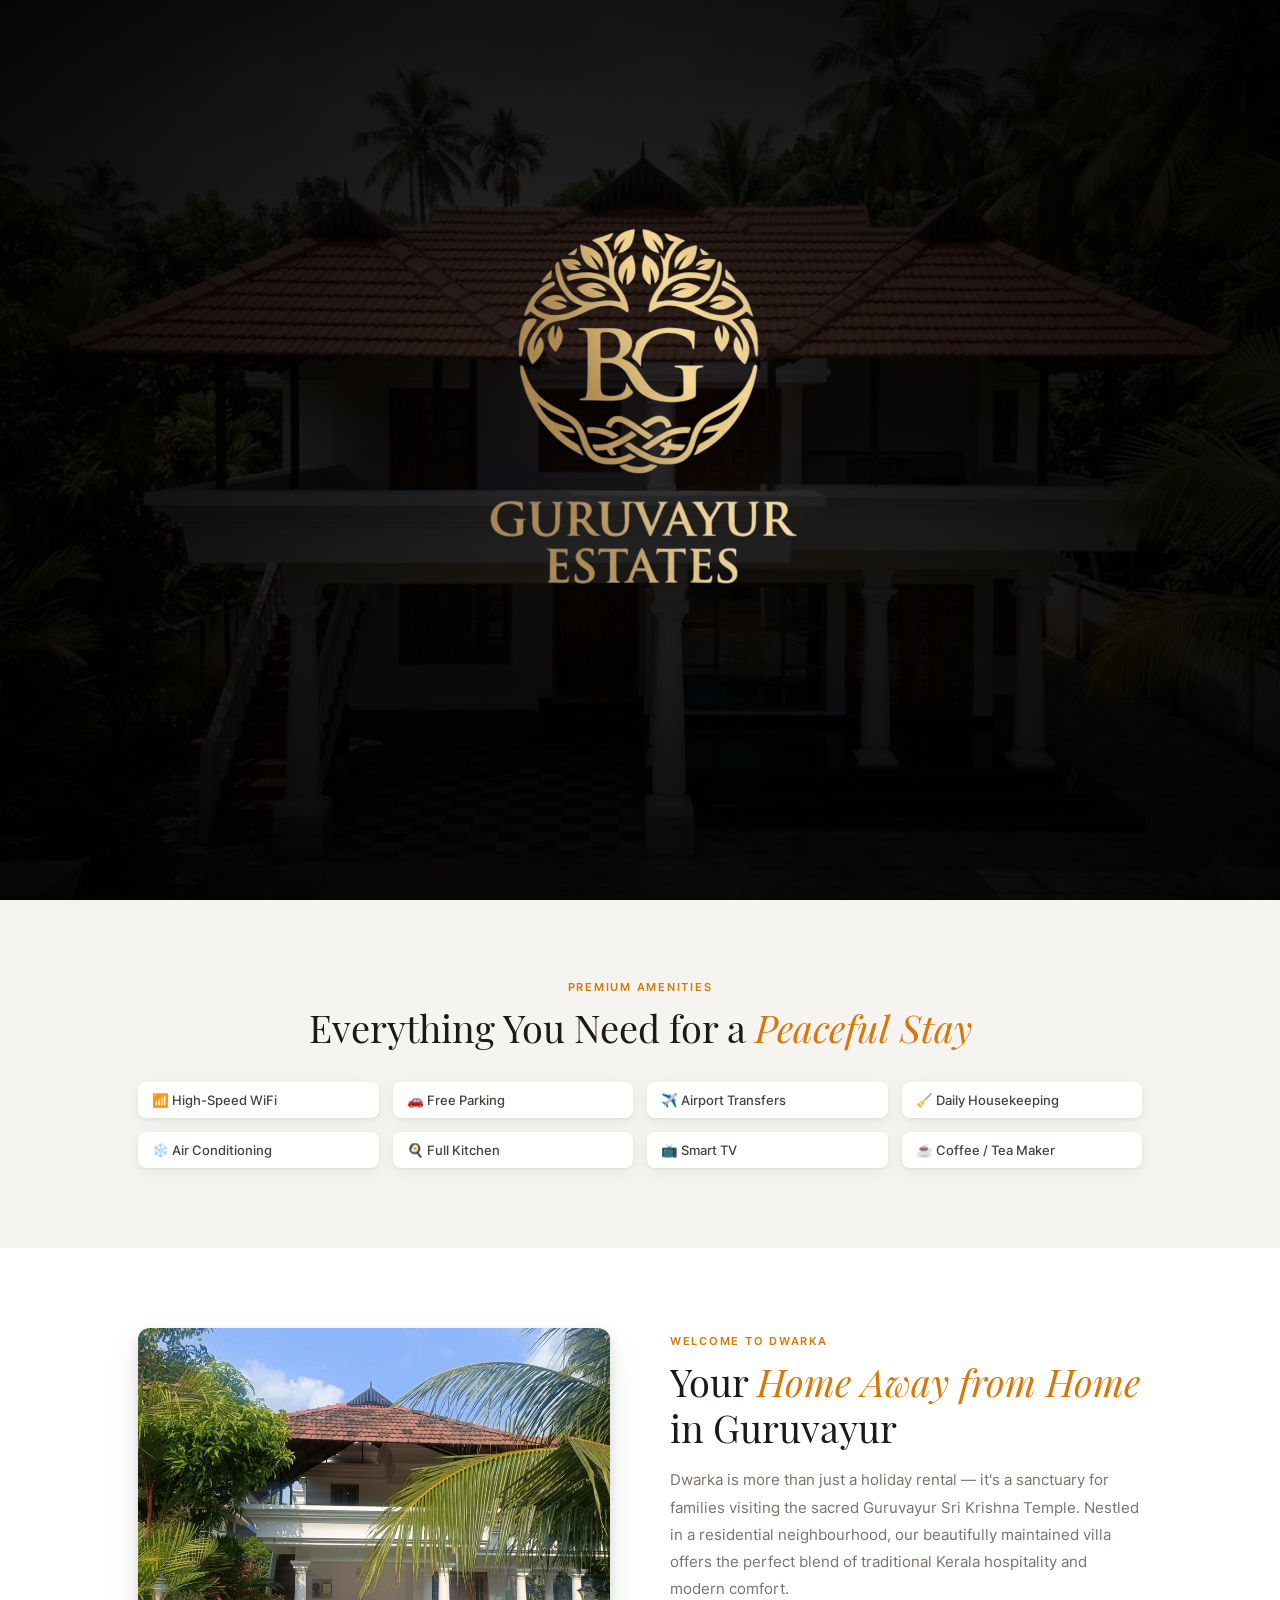
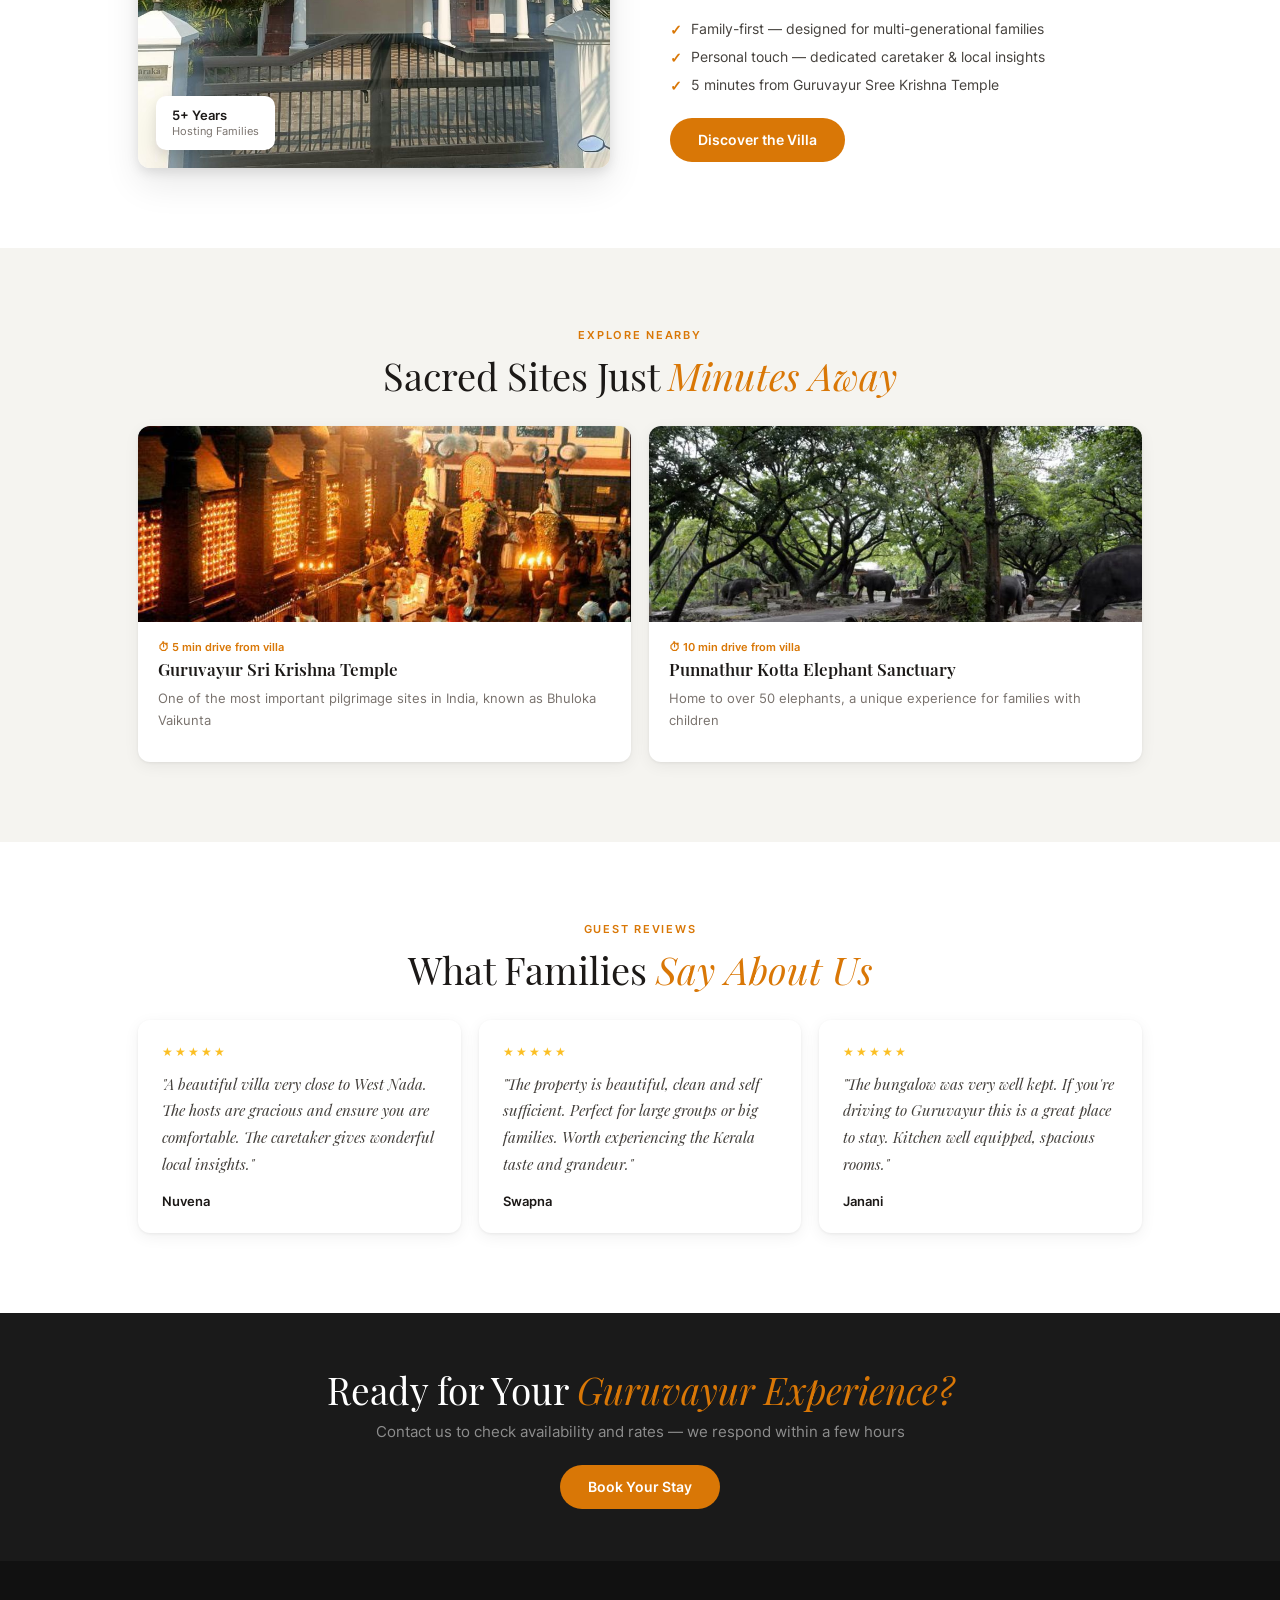
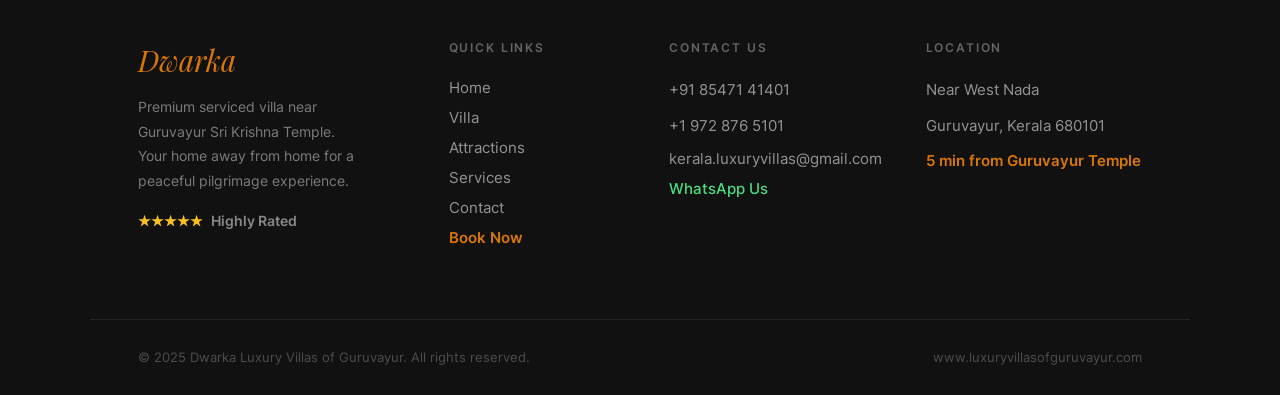
==== commit 485bfeb5: "feat(chat): "Get a price" chat on the main pages, capturing guest details A guided dates → nights → " ====
--- a/index.html
+++ b/index.html
@@ -277,7 +277,7 @@
       .hero-title{font-size:clamp(3rem,13vw,5rem)!important}
       .hero-sub1{font-size:clamp(.95rem,4vw,1.2rem)!important}
       .hero-btns{flex-direction:column;align-items:center}
-      .hero-btns .btn{width:100%;max-width:270px;justify-content:center}
+      .hero-btns .btn{width:100%;max-width:300px;justify-content:center;white-space:nowrap}
       .ft-grid{grid-template-columns:1fr!important}
       .about-img-wrap img{height:240px!important}
     }
@@ -286,6 +286,7 @@
     .hamburger { padding: 10px !important; }
     html, body { overflow-x: hidden; }
   </style>
+<style>/* Larger small text on phones */@media(max-width:640px){.nav-logo-sub{font-size:.6rem!important;letter-spacing:.3em!important}.attr-tag,.svc-tag{font-size:.78rem}.attr-drive{font-size:.8rem}.spec-lbl{font-size:.72rem}.spec-sub{font-size:.8rem}.about-badge-sub{font-size:.78rem}.loc-lbl{font-size:.76rem}.ci-lbl{font-size:.74rem}.ci-sub{font-size:.8rem}}</style>
 </head>
 <body>
 
@@ -317,7 +318,8 @@
       <p class="hero-desc">Experience authentic Kerala hospitality just 5 minutes from Guruvayur Sri Krishna Temple. Perfect for families seeking a peaceful, home-like stay during their pilgrimage.</p>
       <div class="hero-btns">
         <a href="contact.html" class="btn btn-orange">Request to Book</a>
-        <a href="villa.html" class="btn btn-white-outline">Explore Villa</a>
+        <a href="villa.html" class="btn btn-orange">Explore Villa &amp; Pictures</a>
+        <a href="https://dwarka.stayvibe360.com/flexibility" class="btn btn-orange">🕐 Flexible Check-in &amp; Check-out</a>
       </div>
       <div class="hero-statsbar">
         <div class="hstat"><span class="hstat-val">5</span><span class="hstat-lbl">Min to Temple</span></div>
@@ -490,5 +492,6 @@
       els.forEach(el=>obs.observe(el));
     })();
   </script>
+<script src="js/price-chat.js" defer></script>
 </body>
 </html>
--- a/css/style.css
+++ b/css/style.css
@@ -180,7 +180,6 @@
 .faq-item{background:var(--card);border-radius:var(--r);padding:18px 22px;box-shadow:var(--sh);margin-bottom:10px;cursor:pointer;transition:box-shadow .2s}
 .faq-item:hover{box-shadow:var(--sh-h)}
 .faq-q{font-weight:600;font-size:.93rem;color:var(--text);display:flex;justify-content:space-between;align-items:center;gap:12px}
-.faq-q::after{content:'＋';font-size:.95rem;color:var(--orange);flex-shrink:0;font-weight:400}
 .faq-a{font-size:.86rem;color:var(--muted);line-height:1.7;margin-top:10px;padding-top:10px;border-top:1px solid var(--border)}
 
 /* Services */
